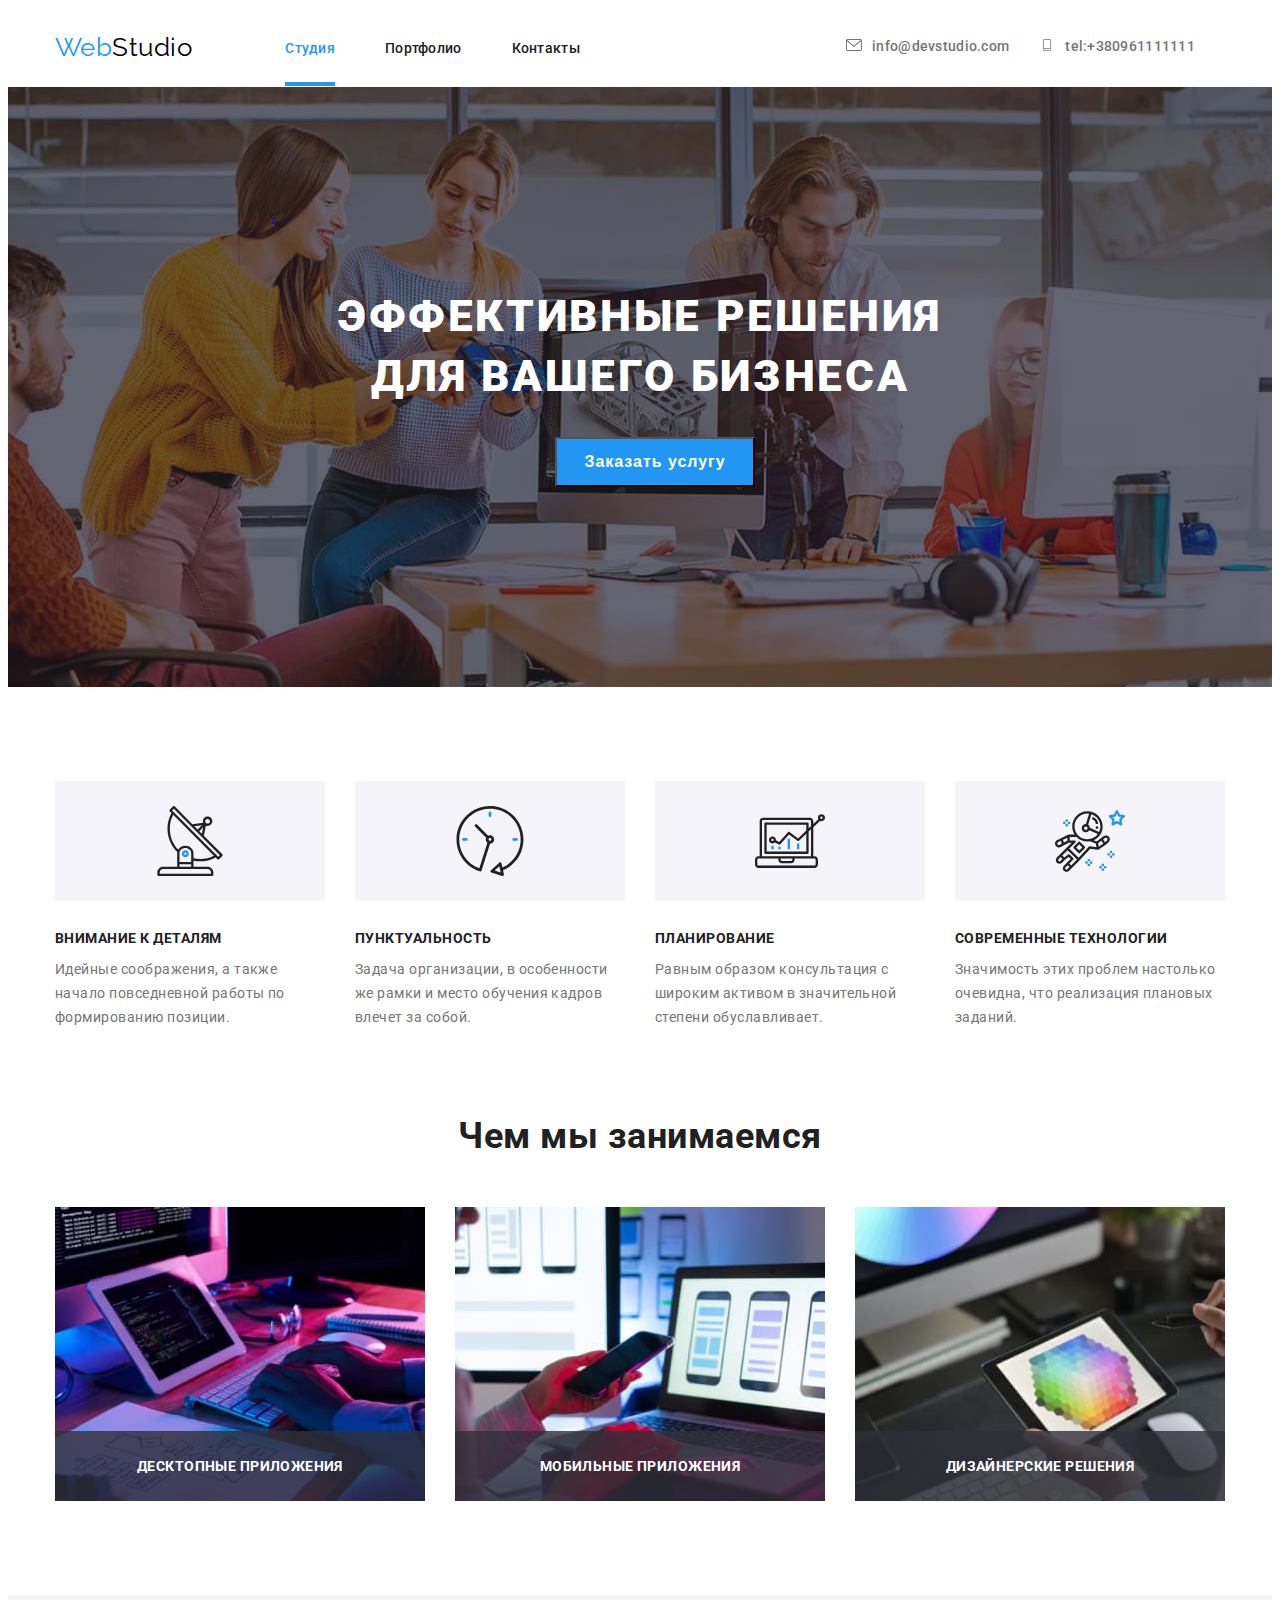
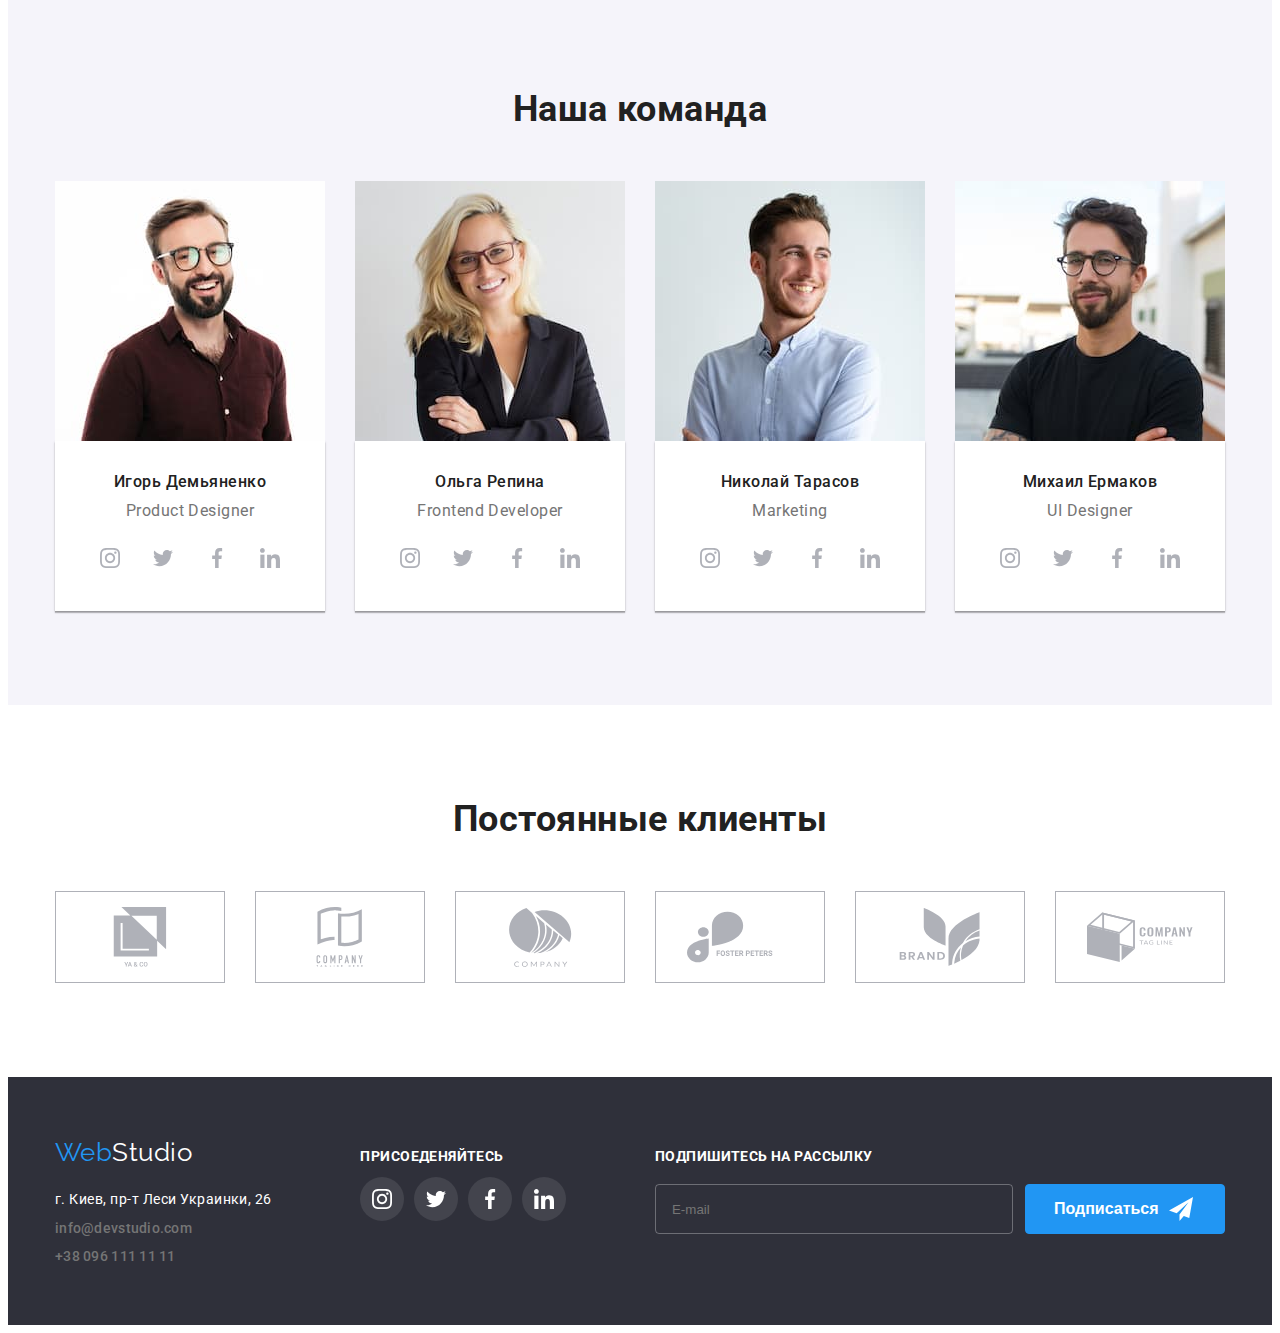
==== index.html @ 486668b2 "1" ====
<!DOCTYPE html>
<html lang="en">
<head>
    <meta charset="UTF-8">
    <meta http-equiv="X-UA-Compatible" content="IE=edge">
    <meta name="viewport" content="width=device-width, initial-scale=1.0">
    <title>Document</title>
    <link
     href="https://fonts.googleapis.com/css2?family=Raleway:wght@700&family=Roboto:wght@400;500;700;900&display=swap" 
    rel="stylesheet"/>
    <link rel="stylesheet" href="https://cdnjs.cloudflare.com/ajax/libs/modern-normalize/1.0.0/modern-normalize.min.css"
        integrity="sha512-ISS7cAi1PEhQ8jnbJpJZMd29NlhNj4AWYyLOSp2CE/CsHxTCu+r+t0D2yoJudVrd0/8fTVPUVDzY5Tvli75u/g=="
        crossorigin="anonymous" referrerpolicy="no-referrer"/>
    <link rel="stylesheet" href="./css/style.css">  
    
</head>

<body>

    <!-- Шапка -->
    <header class="navigation">
        <div class="container header-container">
        <nav class="menu-nav">
                <a href="" class="logo"><span class="logo-color">Web</span>Studio</a>
        <!-- Навигация сайта -->
            <ul class="site-nav">
                <li class="menu-item"><a href="" class="menu-link current active">Студия</a></li>
                <li class="menu-item"><a href="./portfolio.html" class="menu-link active">Портфолио</a></li>
                <li class="menu-item"><a href="" class="menu-link">Контакты</a></li>
            </ul>
        </nav>
        <!-- Раздел Контактов -->
            <ul class="contacts">
                <li class="contacts-list-item">
                    <a href="mailto:info@devstudio." class="contacts-list-link">
                        <svg class="contacts-list-icon">
                            <use href="./images/sprite.svg#icon-envelope"></use>
                        </svg>info@devstudio.com
                    </a>
                </li>
                <li class="contacts-list-item">
                    <a href="tel:+380961111111" class="contacts-list-link">
                        <svg class="contacts-list-icon">
                            <use href="./images/sprite.svg#icon-Vector"></use>
                        </svg>tel:+380961111111
                    </a>
                </li>
                </ul>       
        </div>
    </header>

    <main>
        <!-- hero -->
         <section class="hero">
            <div class="container">
                <h1 class="hero-title">Эффективные решения для вашего бизнеса</h1>
                <button class="button primary" type="button" data-modal-open>Заказать услугу</button>
            </div>
         </section>
        
            
            
            
        <!-- Информация -->    
            <section class="features">
                <div class="container">
                <ul class="features-list">
                    <li class="item">
                        <div class="features-bgc">
                        <svg class="features-list-icon">
                            <use href="./images/sprite.svg#icon-antenna-1"></use>
                        </svg>
                        </div>
                        <h3 class="features-item">Внимание к деталям</h3>
                        <p class="features-p">Идейные соображения, а также начало повседневной работы по формированию позиции.</p>
                    </li>

                    <li class="item">
                        <div class="features-bgc">
                        <svg class="features-list-icon">
                            <use href="./images/sprite.svg#icon-clock-1"></use>
                        </svg>
                        </div>
                        <h3 class="features-item">Пунктуальность</h3>
                        <p class="features-p">Задача организации, в особенности же рамки и место обучения кадров влечет за собой.</p>
                    </li>

                    <li class="item">
                        <div class="features-bgc">
                        <svg class="features-list-icon">
                            <use href="./images/sprite.svg#icon-diagram-1"></use>
                        </svg>
                        </div>
                        <h3 class="features-item">Планирование</h3>
                        <p class="features-p">Равным образом консультация с широким активом в значительной степени обуславливает.</p>
                    </li>
                    
                    <li class="item">
                        <div class="features-bgc">
                        <svg class="features-list-icon">
                            <use href="./images/sprite.svg#icon-astronaut-1"></use>
                        </svg>
                        </div>
                        <h3 class="features-item">Современные технологии</h3>
                        <p class="features-p">Значимость этих проблем настолько очевидна, что реализация плановых заданий.</p>
                    </li>
                </ul>
                </div>
            </section>
            
        

        <!-- наша деятельность -->
        <section class="section">
        <div class="container">
                <h2 class="section-title">Чем мы занимаемся</h2>
                <ul class="img-item">
                    <li class="activity-list-item">
                        <img src="./images/work/computer.jpg" width="370" height="294" alt="desktop">
                    <p class="section-overlay">Десктопные приложения</p>
                    </li>
                    <li class="activity-list-item">
                        <img src="./images/work/phone.jpg" width="370" height="294" alt="laptop-&-phone">
                    <p class="section-overlay">Мобильные приложения</p>
                    </li>
                    <li class="activity-list-item">
                        <img src="./images/work/tablet.jpg" width="370" height="294" alt="tablet">
                    <p class="section-overlay">Дизайнерские решения</p>
                    </li>
                </ul>
        </div>
        </section>
        

        <!-- Команда -->
            <section class="team-works">
                <div class="container">
                <h2 class="section-title">Наша команда</h2>
                <ul class="section-item">
                    <li class="section-img">
                        <img src="./images/our-team/img.jpg" width="270" height="260" alt="Product-Designer">
                        <div class="team-list-content">
                        <div class="team-list-bgc">
                        <h3 class="team-list">Игорь Демьяненко</h3>
                        <p class="specialty">Product Designer</p>
                        <ul class="social-list">
                            <li class="social-list-item">
                                <a href="" class="social-list-link">
                                    <svg class="social-list-icon">
                                        <use href="./images/sprite.svg#icon-instagram-2"></use>
                                    </svg>
                                </a>
                            </li>
                            <li class="social-list-item">
                                <a href="" class="social-list-link">
                                    <svg class="social-list-icon">
                                        <use href="./images/sprite.svg#icon-twitter-1"></use>
                                    </svg>
                                </a>
                            </li>
                            <li class="social-list-item">
                                <a href="" class="social-list-link">
                                    <svg class="social-list-icon">
                                        <use href="./images/sprite.svg#icon-facebook-1"></use>
                                    </svg>
                                </a>
                            </li>
                            <li class="social-list-item">
                                <a href="" class="social-list-link">
                                    <svg class="social-list-icon">
                                        <use href="./images/sprite.svg#icon-linkedin-1"></use>
                                    </svg>
                                </a>
                            </li>
                        </ul>
                        </div>
                        </div>
                    </li>
                    <li class="section-img">
                        <img src="./images/our-team/img(1).jpg" width="270" height="260" alt="Frontend-Developer">
                        <div class="team-list-content">
                            <div class="team-list-bgc">
                        <h3 class="team-list">Ольга Репина</h3>
                        <p class="specialty">Frontend Developer</p>
                        <ul class="social-list">
                            <li class="social-list-item">
                                <a href="" class="social-list-link">
                                    <svg class="social-list-icon">
                                        <use href="./images/sprite.svg#icon-instagram-2"></use>
                                    </svg>
                                </a>
                            </li>
                            <li class="social-list-item">
                                <a href="" class="social-list-link">
                                    <svg class="social-list-icon">
                                        <use href="./images/sprite.svg#icon-twitter-1"></use>
                                    </svg>
                                </a>
                            </li>
                            <li class="social-list-item">
                                <a href="" class="social-list-link">
                                    <svg class="social-list-icon">
                                        <use href="./images/sprite.svg#icon-facebook-1"></use>
                                    </svg>
                                </a>
                            </li>
                            <li class="social-list-item">
                                <a href="" class="social-list-link">
                                    <svg class="social-list-icon">
                                        <use href="./images/sprite.svg#icon-linkedin-1"></use>
                                    </svg>
                                </a>
                            </li>
                        </ul>
                        </div>
                        </div>
                    </li>
                    <li class="section-img">
                        <img src="./images/our-team/img(2).jpg" width="270" height="260" alt="Marketing">
                        <div class="team-list-content">
                            <div class="team-list-bgc">
                        <h3 class="team-list">Николай Тарасов</h3>
                        <p class="specialty">Marketing</p>
                        <ul class="social-list">
                            <li class="social-list-item">
                                <a href="" class="social-list-link">
                                    <svg class="social-list-icon">
                                        <use href="./images/sprite.svg#icon-instagram-2"></use>
                                    </svg>
                                </a>
                            </li>
                            <li class="social-list-item">
                                <a href="" class="social-list-link">
                                    <svg class="social-list-icon">
                                        <use href="./images/sprite.svg#icon-twitter-1"></use>
                                    </svg>
                                </a>
                            </li>
                            <li class="social-list-item">
                                <a href="" class="social-list-link">
                                    <svg class="social-list-icon">
                                        <use href="./images/sprite.svg#icon-facebook-1"></use>
                                    </svg>
                                </a>
                            </li>
                            <li class="social-list-item">
                                <a href="" class="social-list-link">
                                    <svg class="social-list-icon">
                                        <use href="./images/sprite.svg#icon-linkedin-1"></use>
                                    </svg>
                                </a>
                            </li>
                        </ul>
                        </div>
                        </div>
                    </li>
                    <li class="section-img">
                        <img src="./images/our-team/img(3).jpg" width="270" height="260" alt="UI-Designer">
                        <div class="team-list-content">
                            <div class="team-list-bgc">
                        <h3 class="team-list">Михаил Ермаков</h3>
                        <p class="specialty">UI Designer</p>
                        <ul class="social-list">
                            <li class="social-list-item">
                                <a href="" class="social-list-link">
                                    <svg class="social-list-icon">
                                        <use href="./images/sprite.svg#icon-instagram-2"></use>
                                    </svg>
                                </a>
                            </li>
                            <li class="social-list-item">
                                <a href="" class="social-list-link">
                                    <svg class="social-list-icon">
                                        <use href="./images/sprite.svg#icon-twitter-1"></use>
                                    </svg>
                                </a>
                            </li>
                            <li class="social-list-item">
                                <a href="" class="social-list-link">
                                    <svg class="social-list-icon">
                                        <use href="./images/sprite.svg#icon-facebook-1"></use>
                                    </svg>
                                </a>
                            </li>
                            <li class="social-list-item">
                                <a href="" class="social-list-link">
                                    <svg class="social-list-icon">
                                        <use href="./images/sprite.svg#icon-linkedin-1"></use>
                                    </svg>
                                </a>
                            </li>
                        </ul>
                        </div>
                        </div>
                    </li>
                </ul>
                </div>
            </section>  


            <!-- Клиенты -->
            <section class="customers">
                <div class="container">
                    <h2 class="section-title">Постоянные клиенты</h2>
            <ul class="customers-list">              
                <li class="customers-list-item">
                    <a href="" class="customers-list-link">
                        <svg class="customers-list-icon">
                            <use href="./images/sprite.svg#icon-group"></use>
                        </svg>
                    </a>
                </li>
                <li class="customers-list-item">
                    <a href="" class="customers-list-link">
                        <svg class="customers-list-icon">
                            <use href="./images/sprite.svg#icon-group-1"></use>
                        </svg>
                    </a>
                </li>
                <li class="customers-list-item">
                    <a href="" class="customers-list-link">
                        <svg class="customers-list-icon">
                            <use href="./images/sprite.svg#icon-Object"></use>
                        </svg>
                    </a>
                </li>
                <li class="customers-list-item">
                    <a href="" class="customers-list-link">
                        <svg class="customers-list-icon">
                            <use href="./images/sprite.svg#icon-group-2"></use>
                        </svg>
                    </a>
                </li>
                <li class="customers-list-item">
                    <a href="" class="customers-list-link">
                        <svg class="customers-list-icon">
                            <use href="./images/sprite.svg#icon-group-3"></use>
                        </svg>
                    </a>
                </li>
                <li class="customers-list-item">
                    <a href="" class="customers-list-link">
                        <svg class="customers-list-icon">
                            <use href="./images/sprite.svg#icon-group-4"></use>
                        </svg>
                    </a>
                </li>
            </ul>
            </div>
            </section>
    </main>

    <!-- Футер -->
    <footer class="bgc-footer">  
        <div class="container soc-footer"> 
            <div left-footer>     
            <a href="" class="logo-footer"><span class="logo-color">Web</span>Studio</a>
            <address class="adress">г. Киев, пр-т Леси Украинки, 26</address>
            <ul>
                <li><a class="footer-mail" href="mailto:info@devstudio.com">info@devstudio.com</a></li>
                <li><a class="footer-tel" href="tel:+380961111111">+38 096 111 11 11</a></li>
            </ul>  
            </div>
        
        <div class="right-footer">
            <h3 class="footer-social">Присоеденяйтесь</h3>
            <ul class="footer-list">
                <li class="footer-list-item">
                    <a href="" class="footer-list-link">
                        <svg class="footer-list-icon">
                            <use href="./images/sprite.svg#icon-instagram-2"></use>
                        </svg>
                    </a>
                </li>
                <li class="footer-list-item">
                    <a href="" class="footer-list-link">
                        <svg class="footer-list-icon">
                            <use href="./images/sprite.svg#icon-twitter-1"></use>
                        </svg>
                    </a>
                </li>
                <li class="footer-list-item">
                    <a href="" class="footer-list-link">
                        <svg class="footer-list-icon">
                            <use href="./images/sprite.svg#icon-facebook-1"></use>
                        </svg>
                    </a>
                </li>
                <li class="footer-list-item">
                    <a href="" class="footer-list-link">
                        <svg class="footer-list-icon">
                            <use href="./images/sprite.svg#icon-linkedin-1"></use>
                        </svg>
                    </a>
                </li>
            </ul>
        </div>
        <div class="subscribe">
            <p class="subscribe-title">Подпишитесь на рассылку</p>
            <form class="subscribe-form">
                <label for="">
                    <input class="subscribe-mail-field" type="email" name="email" placeholder="E-mail" />
                </label>
                <button class="subscribe-mail-button" type="submit">
                    <span class="subscribe-mail-button-text">Подписаться</span><svg class="subscribe-mail-button-ico" width="24"
                        height="24">
                        <use href="./images/sprite.svg#icon-twitter"></use>
                    </svg>
                </button>
            </form>
        </div>
        </div>
    </footer>

     <div class="backdrop is-hidden" data-modal>
         <div class="modal">
             <button type="button" class="modal-close-btn" data-modal-close>
                <svg class="button-list-icon">
                    <use href="./images/sprite.svg#icon-close"></use>
                </svg>
             </button>
             <form action="#" class="modal-form">
             <p class="modal-form-head">Оставьте свои данные, мы вам перезвоним</p>
             <label class="modal-form-field">
                Имя
                <span class="modal-form-input-wrapper">
                    <input type="text" name="user-name" class="modal-form-input" placeholder="Александр">
                    <svg class="modal-form-icon">
                        <use href="./images/sprite.svg#icon-person"></use>
                    </svg>
                </span>
            </label>
            <label class="modal-form-field">
                Телефон
                <span class="modal-form-input-wrapper">
                    <input type="tel" name="user-phone" class="modal-form-input" placeholder="099-999-99-99">
                    <svg class="modal-form-icon">
                        <use href="./images/sprite.svg#icon-phone"></use>
                    </svg>
                </span>               
            </label>
            <label class="modal-form-field">
                Почта
                <span class="modal-form-input-wrapper">
                    <input type="mailto" name="user-mail" class="modal-form-input" placeholder="test01@gmail.com">
                    <svg class="modal-form-icon">
                        <use href="./images/sprite.svg#icon-email"></use>
                    </svg>
                </span>               
            </label>
            <label class="modal-form-field">
                Коментарий
                <textarea name="user-message" class="modal-form-message" placeholder="Введите текст"></textarea>            
            </label>
            <input type="checkbox" name="user-policy" class="modal-form-check visually-hidden" id="user-policy">
            <label for="user-policy" class="modal-form-checkbox-desc"><div>Соглашаюсь с рассылкой и принимаю<a href="" class="modal-form-checkbox-link"></div>Условия договора</a>
            </label>
                <button type="submit" class="modal-form-btn">Oтправить</button>
                </form>
         </div>
     </div>
    <script src="./js/modal.js"></script>
</body>

</html>
---- css/style.css ----
:root {
  --primary-text-color: #757575;
  --title-text-color: #212121;
  --accent-color: #2196f3;
  --primary-white-color: #ffffff;
  --primary-bgc-color: #f5f4fa;
  --dark-bg-color: #2f303a;
}
/* вторичный цвет боди #F5F4FA */

*,
*:before,
*:after {
  box-sizing: border-box;
}

h1,
h2,
h3,
h4,
h5,
h6,
p {
  margin-top: 0;
  margin-bottom: 0;
}

body {
  background-color: #ffffff;
  color: var(--primary-text-color);
  font-family: roboto, sans-serif;
  letter-spacing: 0.03em;
}
ul {
  list-style: none;
  margin-top: 0;
  margin-bottom: 0;
  padding-left: 0;
}

img {
  display: block;
}

.visually-hidden {
  position: absolute !important;
  clip: rect(1px 1px 1px 1px);
  clip: rect(1px 1px 1px 1px);
  padding: 0 !important;
  border: 0 !important;
  height: 0 !important;
  width: 0 !important;
  overflow: hidden;
}

.list {
  list-style: none;
}

.container {
  width: 1200px;
  margin: 0 auto;
  padding-left: 15px;
  padding-right: 15px;
}

/* ==========L O G O========== */
.logo {
  color: #000000;
  font-family: raleway, cursive;
  font-size: 26px;
  line-height: 1.19;
  text-decoration: none;
  margin-right: 93px;
}
.logo-color {
  color: var(--accent-color);
}

/* ==========SITE - NAV========== */
.site-nav .menu-link {
  color: var(--title-text-color);
  font-weight: 500;
  font-size: 14px;
  line-height: 1.14;
  letter-spacing: 0.02em;
  text-decoration: none;
  transition: color 250ms linear;
}
.site-nav .menu-link.current {
  color: var(--accent-color);
  position: relative;
}
.site-nav .menu-link.current:before {
  content: "";
  position: absolute;
  width: 100%;
  height: 4px;
  background-color: var(--accent-color);
  bottom: -30px;
}

.navigation {
  padding-top: 24px;
  padding-bottom: 24px;
}
.header-container {
  display: flex;
  align-items: center;
}

.menu-nav {
  display: flex;
  align-items: center;
}

.menu-item:not(:last-child) {
  margin-right: 50px;
}

.site-nav {
  display: flex;
  align-items: center;
}

.site-nav .menu-link:hover,
.site-nav .menu-link:focus,
.site-nav .menu-link:active {
  color: var(--accent-color);
  letter-spacing: 0.02em;
}

.site-nav .menu-link.current {
  color: var(--accent-color);
}

/* ==========C O N T A C T S - l I S T========== */
.contacts {
  display: flex;
  margin-left: auto;
}
.border {
  border-bottom: 1px solid #ececec;
}

.contacts-list-icon {
  width: 16px;
  height: 12px;
  fill: #757575;
  margin-right: 10px;
}
.contacts-list-item {
  display: flex;
  margin-right: 30px;
}

.contacts-list-link {
  color: var(--primary-text-color);
  font-weight: 500;
  font-size: 14px;
  line-height: 1.14;
  letter-spacing: 0.02em;
  text-decoration: none;
  justify-content: center;
  align-items: center;
  transition: color 250ms linear;
}

.contacts-list-link:hover,
.contacts-list-link:focus {
  color: var(--accent-color);
}

.contacts-list-link:hover .contacts-list-icon,
.contacts-list-link:focus .contacts-list-icon {
  fill: var(--accent-color);
}

.header-tel {
  color: var(--primary-text-color);
  font-weight: 500;
  font-size: 14px;
  line-height: 1.14;
  letter-spacing: 0.02em;
  text-decoration: none;
}

.header-mail {
  color: var(--primary-text-color);
  font-weight: 500;
  font-size: 14px;
  line-height: 1.14;
  letter-spacing: 0.02em;
  margin-right: 50px;
  text-decoration: none;
}

.header-mail:hover,
.header-mail:focus {
  color: var(--accent-color);
}

.header-tel:hover,
.header-tel:focus {
  color: var(--accent-color);
}

/* ==========H E R O========== */
.hero {
  background-color: #2f303a;
  background-image: linear-gradient(
      rgba(47, 48, 58, 0.4),
      rgba(47, 48, 58, 0.4)
    ),
    url(../images/hero.jpg);
  background-repeat: no-repeat;
  background-position: center;
  padding-top: 200px;
  padding-bottom: 200px;
}

.hero-title {
  color: var(--primary-white-color);
  font-style: normal;
  font-weight: 900;
  font-size: 44px;
  line-height: 1.36;
  text-align: center;
  letter-spacing: 0.06em;
  text-transform: uppercase;
  width: 696px;
  align-items: center;
  margin: 0 auto;
}

/* ==========FEATURES - LIST========== */
.features-item {
  color: var(--title-text-color);
  font-weight: 700;
  font-size: 14px;
  line-height: 1.14;
  text-transform: uppercase;
}
.features {
  padding-top: 94px;
  padding-bottom: 94px;
}
.features-p {
  font-style: normal;
  font-weight: normal;
  font-size: 14px;
  line-height: 24px;
  width: 270px;
  height: 75px;
  padding-top: 10px;
}

.features-list-icon {
  width: 70px;
  height: 70px;
}
.features-bgc {
  width: 100%;
  height: 120px;
  background-color: #f5f4fa;
  display: flex;
  justify-content: center;
  align-items: center;
  margin-bottom: 30px;
}

.features-list {
  display: flex;
  flex-wrap: wrap;
}
.features-list .item {
  width: 270px;
}

.features-list .item:not(:last-child) {
  margin-right: 30px;
}

/* ==========SECTION - TITLE========== */
.section-title {
  color: var(--title-text-color);
  font-weight: bold;
  font-size: 36px;
  line-height: 1.16;
  text-align: center;
  margin-bottom: 50px;
}
.section {
  padding-bottom: 94px;
}

.img-item {
  display: flex;
  flex-wrap: wrap;
}

.img-list:not(:last-child) {
  margin-right: 30px;
}

.section-overlay {
  position: absolute;
  bottom: 0;
  left: 0;
  width: 100%;
  height: 70px;
  font-weight: bold;
  font-size: 14px;
  line-height: 16px;
  text-align: center;
  letter-spacing: 0.03em;
  text-transform: uppercase;
  background-color: rgba(47, 48, 58, 0.8);
  color: var(--primary-white-color);
  display: flex;
  align-items: center;
  justify-content: center;
}
.activity-list-item {
  position: relative;
  display: flex;
  flex-wrap: wrap;
}
.activity-list-item:not(:last-child) {
  margin-right: 30px;
}

/* ==========TEAM - LIST========== */
.team-list {
  color: var(--title-text-color);
  font-weight: 500;
  font-size: 16px;
  line-height: 1.2;
  text-align: center;
  margin-top: 30px;
  margin-bottom: 10px;
}
.team-list-bgc {
  display: block;
  background-color: #fff;
  border: solid 1px var(--primary-white-color);
  width: 270px;
  padding: 0 auto;
  box-shadow: 0px 1px 3px rgba(0, 0, 0, 0.12), 0px 1px 1px rgba(0, 0, 0, 0.14),
    0px 2px 1px rgba(0, 0, 0, 0.2);
}

.team-works {
  background-color: #f5f4fa;
  padding-top: 94px;
  padding-bottom: 94px;
}

.social-list {
  display: flex;
  justify-content: space-between;
  max-width: 206px;
  margin-left: 32px;
  margin-right: 32px;
  margin-bottom: 30px;
}
.social-list-link {
  display: flex;
  justify-content: center;
  align-items: center;
  width: 44px;
  height: 44px;
  border-radius: 50%;
  background-color: #fff;
  transition: background-color 250ms linear, color 250ms linear;
}
.social-list-link:hover,
.social-list-link:focus {
  background-color: var(--accent-color);
}
.social-list-link:hover .social-list-icon,
.social-list-link:focus .social-list-icon {
  fill: var(--primary-white-color);
}

.social-list-icon {
  width: 20px;
  height: 20px;
  fill: #afb1b8;
  transition: fill 250ms linear;
}

.section-item {
  display: flex;
  flex-wrap: wrap;
}
.section-img:not(:last-child) {
  margin-right: 30px;
}

.team-list .specialty {
  font-weight: 400;
  font-size: 16px;
  line-height: 1.2;
}
.specialty {
  text-align: center;
  margin-bottom: 16px;
}

/* ==========PROJECT-LIST========== */

.project-list {
  color: var(--title-text-color);
  font-weight: 700;
  font-size: 18px;
  line-height: 2;
  letter-spacing: 0.06em;
  margin-bottom: 4px;
}

.overlay {
  position: absolute;
  top: 0;
  left: 0;
  width: 100%;
  height: 100%;
  font-size: 18px;
  line-height: 28px;
  letter-spacing: 0.03em;
  overflow: auto;
  transform: translateY(100%);
  padding-top: 63px;
  padding-bottom: 63px;
  padding-left: 24px;
  padding-right: 24px;
  background-color: rgba(33, 150, 243, 0.9);
  color: var(--primary-white-color);

  transition: transform 250ms linear;
}

.project-list-img-wrapper {
  position: relative;
  overflow: hidden;
}
.project-list-link-wrapper:hover .overlay,
.project-list-link-wrapper:focus .overlay {
  transform: translateY(0%);
}

.portfolio {
  padding-top: 94px;
  padding-bottom: 94px;
}

.portfolio-list {
  padding: 20px;
  border: solid 1px #eeeeee;
}

.project {
  display: flex;
  flex-wrap: wrap;
  margin-top: -30px;
}
.project-img {
  background: #ffffff;
  border: 1px solid #eeeeee;
  box-sizing: border-box;
}

.project-img:hover,
.project-img:focus {
  box-shadow: 0px 1px 1px rgba(0, 0, 0, 0.12), 0px 4px 4px rgba(0, 0, 0, 0.06),
    1px 4px 6px rgba(0, 0, 0, 0.16);
}

.project-element {
  width: 370px;
  margin-right: 30px;
  margin-top: 30px;
}
.project-element:nth-child(3n) {
  margin-right: 0;
}

/* ==========B U T T O N========== */

.button.primary {
  color: var(--primary-white-color);
  background-color: var(--accent-color);
  font-weight: 700;
  font-size: 16px;
  line-height: 1.87;
  letter-spacing: 0.06em;
  width: 200px;
  height: 50px;
  margin-top: 30px;
  margin-left: 500px;
}
.button.secondary {
  color: var(--title-text-color);
  background-color: #f5f4fa;
  font-weight: 500;
  font-size: 16px;
  line-height: 1.62;
  border: solid 0;
  padding-top: 6px;
  padding-bottom: 6px;
  padding-right: 22px;
  padding-left: 22px;
}
.btn-box {
  display: flex;
  justify-content: center;
  margin-bottom: 50px;
}
.btn-item:not(:last-child) {
  margin-right: 8px;
}

.button.secondary:hover,
.button.secondary:focus {
  background-color: var(--accent-color);
  color: var(--primary-white-color);
}
button {
  cursor: pointer;
}
/* ==========A D R E S S========== */
.adress {
  color: #ffffff;
  font-family: Roboto;
  font-style: normal;
  font-weight: 400;
  font-size: 14px;
  line-height: 1.71;
  margin-top: 20px;
  margin-bottom: 9px;
}

/* ==========ПОСТОЯННЫЕ КЛИЕНТЫ========== */
.customers {
  padding-top: 94px;
  padding-bottom: 94px;
}
.customers-list-icon {
  width: 106px;
  height: 60px;
  fill: #afb1b8;
}
.customers-list-link:hover .customers-list-icon,
.customers-list-link:focus .customers-list-icon {
  fill: var(--accent-color);
}
.customers-list-link:hover {
  border-color: var(--accent-color);
}

.customers-list {
  display: flex;
}

.customers-list-link {
  display: flex;
  width: 170px;
  height: 92px;
  border: solid 1px #afb1b8;
  align-items: center;
  justify-content: center;
  margin-right: 30px;
  transition: color 250ms linear;
}

/* ==========F O O T E R========== */
.bgc-footer {
  background-color: #2f303a;
  padding-top: 60px;
  padding-bottom: 60px;
}
.footer-mail {
  color: var(--primary-text-color);
  font-weight: 500;
  font-size: 14px;
  line-height: 1.14;
  letter-spacing: 0.02em;
  display: block;
  padding-bottom: 9px;
  text-decoration: none;
}
.footer-tel {
  color: var(--primary-text-color);
  font-weight: 500;
  font-size: 14px;
  line-height: 1.14;
  letter-spacing: 0.02em;
  text-decoration: none;
}

.logo-footer {
  color: var(--primary-white-color);
  font-family: raleway, cursive;
  font-size: 26px;
  line-height: 1.19;
  text-decoration: none;
  display: block;
}

.footer-list {
  display: flex;
  justify-content: space-between;
  max-width: 206px;
}
.footer-list-icon {
  width: 20px;
  height: 20px;
  fill: #ffffff;
}

.footer-list-link {
  display: flex;
  justify-content: center;
  align-items: center;
  width: 44px;
  height: 44px;
  border-radius: 50%;
  background-color: #43444d;
}
.footer-social {
  color: var(--primary-white-color);
  font-size: 14px;
  line-height: 1.14px;
  letter-spacing: 0.03em;
  text-transform: uppercase;
  padding-bottom: 20px;
}
.soc-footer.container {
  display: flex;
  align-items: baseline;
  justify-content: space-between;
}

.footer-list-link:hover,
.footer-list-link:focus {
  background-color: var(--accent-color);
}

.footer-list-link:hover .footer-list-icon,
.footer-list-link:focus .footer-list-icon {
  fill: var(--primary-white-color);
}

.right-footer {
  width: 206px;
  height: 80px;
  display: block;
  justify-content: center;
  align-items: center;
}
/* ==========RIGHT RIGHT FOOTER========== */
.subscribe-title {
  text-transform: uppercase;
  margin-bottom: 20px;
  font-weight: bold;
  color: var(--primary-white-color);
  font-size: 14px;
  line-height: 1.17;
  letter-spacing: 0.03em;
}

.subscribe-form {
  display: flex;
}

.subscribe-mail-field {
  background-color: transparent;
  padding: 15px 16px;
  width: 358px;
  height: 50px;
  outline: none;
  border: 1px solid rgba(255, 255, 255, 0.3);
  border-radius: 4px;
  color: rgba(255, 255, 255, 0.6);
  margin-right: 12px;
}

.subscribe-mail-button {
  width: 200px;
  height: 50px;
  background-color: var(--accent-color);
  border: 1px solid var(--accent-color);
  border-radius: 4px;
  color: var(--primary-white-color);
  font-weight: bold;
  padding: 0;
  line-height: 1.87;
  font-size: 16px;
  display: flex;
  padding: 10px 28px;
  align-items: center;
  cursor: pointer;

  transition: box-shadow 250ms var(--cubic);

  &:hover {
    box-shadow: 0px 4px 4px rgba(0, 0, 0, 0.15);
  }
}

.subscribe-mail-button-ico {
  margin-left: 10px;
}
/* ==========BACKDROP========== */
.backdrop {
  position: fixed;
  top: 0;
  left: 0;
  z-index: 100;
  width: 100vw;
  height: 100vh;
  background-color: rgba(0, 0, 0, 0.2);
  transition: opacity 500ms linear, visibility 500ms linear;
}
.modal {
  position: absolute;
  top: 50%;
  left: 50%;
  transform: translate(-50%, -50%);
  width: 528px;
  min-height: 581px;
  background-color: var(--primary-white-color);
  padding: 40px;
}
.modal-close-btn {
  position: absolute;
  top: 8px;
  right: 8px;
  width: 30px;
  height: 30px;
  border-radius: 50%;
  border: 1px solid rgba(0, 0, 0, 0.1);
  background-color: transparent;
  cursor: pointer;
  padding: 0;
}
.modal-close-btn:hover {
  fill: var(--accent-color);
}

.button-list-icon {
  width: 18px;
  height: 18px;
  color: #000000;
}
.is-hidden {
  opacity: 0;
  visibility: hidden;
  pointer-events: none;
}
/* ==========MODAL FORM========== */
.modal-form {
  display: flex;
  flex-direction: column;
}
.modal-form-head {
  font-size: 20px;
  font-weight: 700;
  text-align: center;
  margin-bottom: 12px;
  color: var(--title-text-color);
}
.modal-form-field {
  font-weight: 400;
  font-size: 12px;
  margin-top: 10px;
}
.modal-form-input-wrapper {
  position: relative;
  display: block;
  margin-top: 4px;
}

.modal-form-input {
  width: 448px;
  height: 40px;
  border: 1px solid rgba(33, 33, 33, 0.2);
  border-radius: 4px;
  padding-left: 42px;
  transition: border-color 250ms cubic-bezier(0.4, 0, 0.2, 1);
  cursor: pointer;
}
.modal-form-input:focus {
  outline: none;
  border-color: var(--accent-color);
}
.modal-form-input:focus + .modal-form-icon {
  fill: var(--accent-color);
}

.modal-form-icon {
  position: absolute;
  top: 50%;
  left: 12px;
  transform: translateY(-50%);
  display: block;
  width: 18px;
  height: 18px;
  background-color: transparent;
  transition: fill 250ms cubic-bezier(0.4, 0, 0.2, 1);
}
.modal-form-message {
  width: 448px;
  height: 120px;
  resize: none;
  padding: 15px;
  border: 1px solid rgba(33, 33, 33, 0.2);
  border-radius: 4px;
  margin-top: 4px;
  transition: border-color 250ms cubic-bezier(0.4, 0, 0.2, 1);
}
.modal-form-message::placeholder {
  color: rgba(117, 117, 117, 0.5);
}
.modal-form-message:focus {
  outline: none;
  border-color: var(--accent-color);
}
.modal-form-checkbox-desc {
  font-weight: 400;
  font-size: 14px;
  display: flex;
  margin-top: 20px;
}

.modal-form-checkbox-desc::before {
  display: block;
  content: "";
  width: 16px;
  height: 15px;
  border: 1px solid var(--title-text-color);
  border-radius: 4px;
  cursor: pointer;
  display: flex;
  margin-right: 8px;
}
.modal-form-check:checked + .modal-form-checkbox-desc::before {
  background-color: #2196f3;
  background-image: url("../images/check.svg");
  background-size: contain;
  border-color: #2196f3;
}
.modal-form-checkbox-link {
  color: #2196f3;
}
.modal-form-btn {
  color: var(--primary-white-color);
  background-color: var(--accent-color);
  font-weight: 700;
  font-size: 16px;
  line-height: 1.87;
  letter-spacing: 0.06em;
  width: 200px;
  height: 50px;
  border: none;
  border-radius: 4px;
  margin-top: 30px;
  margin-left: 154px;
}
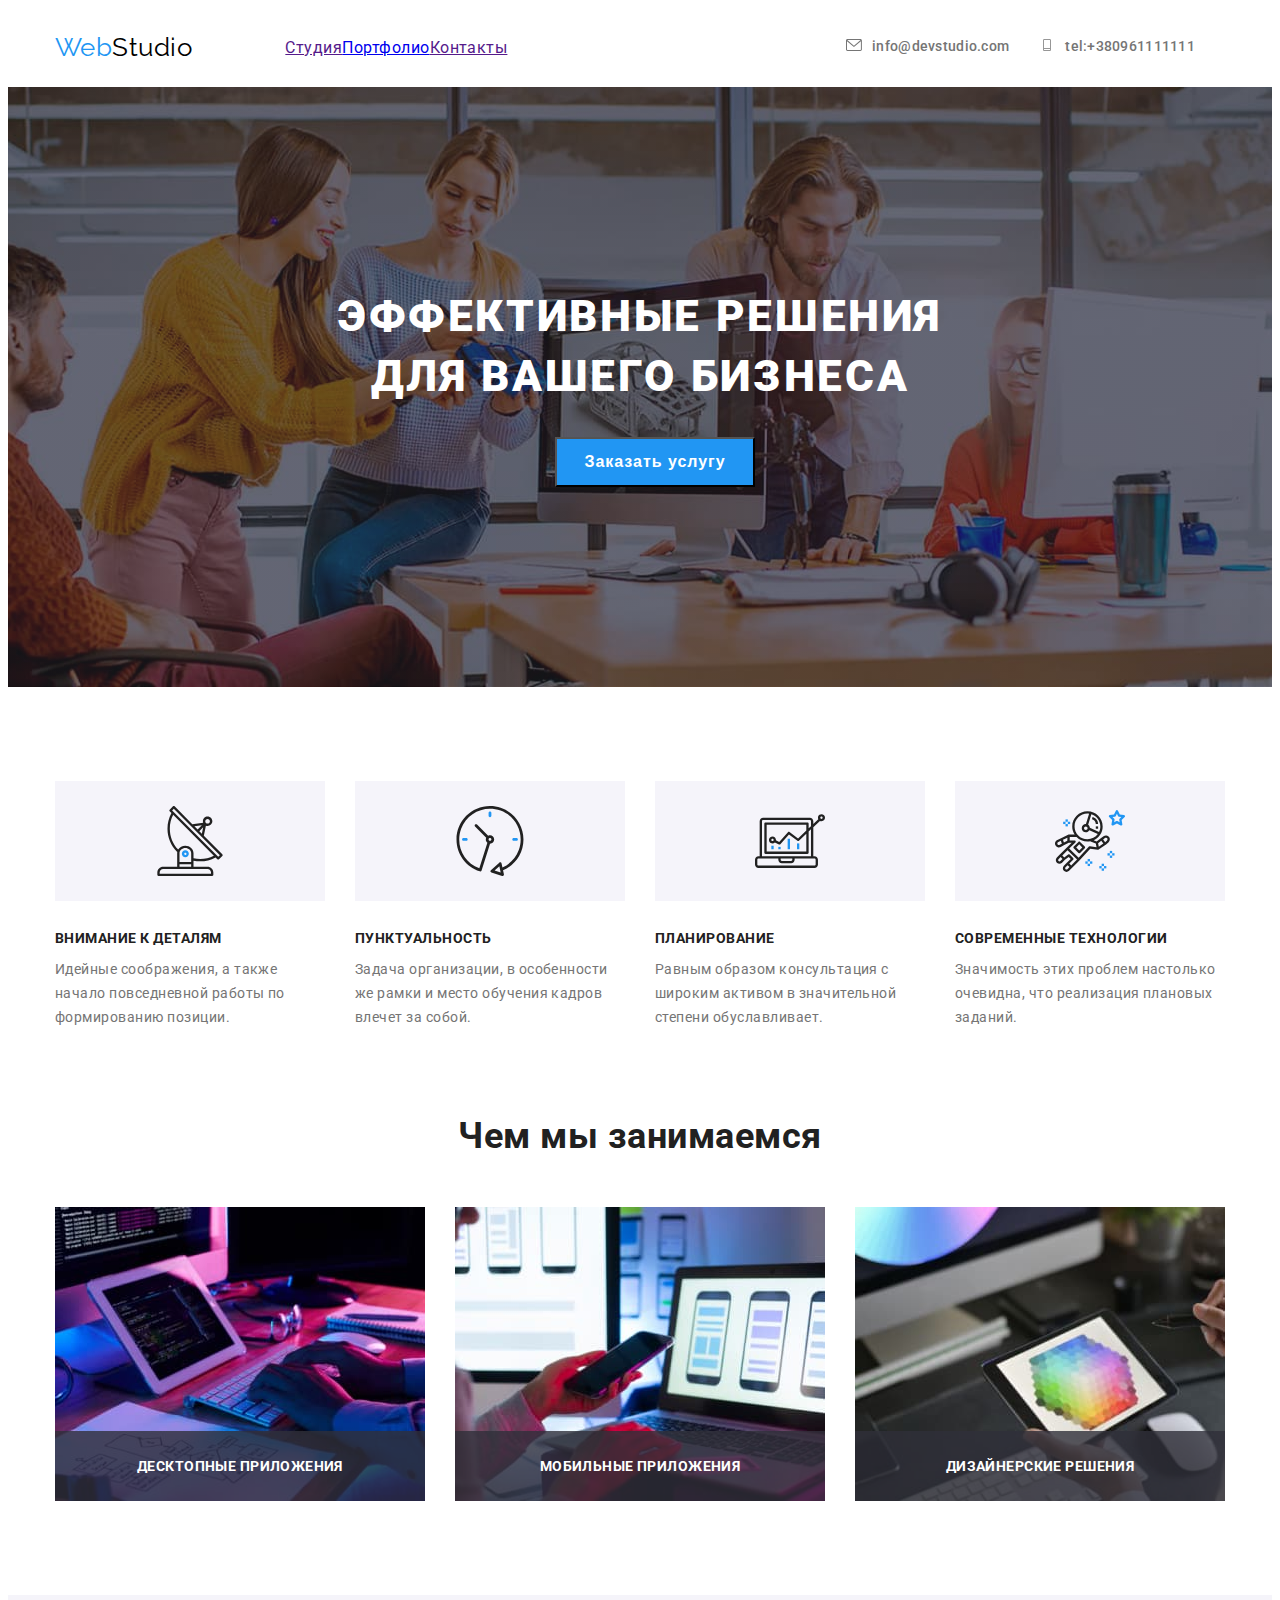
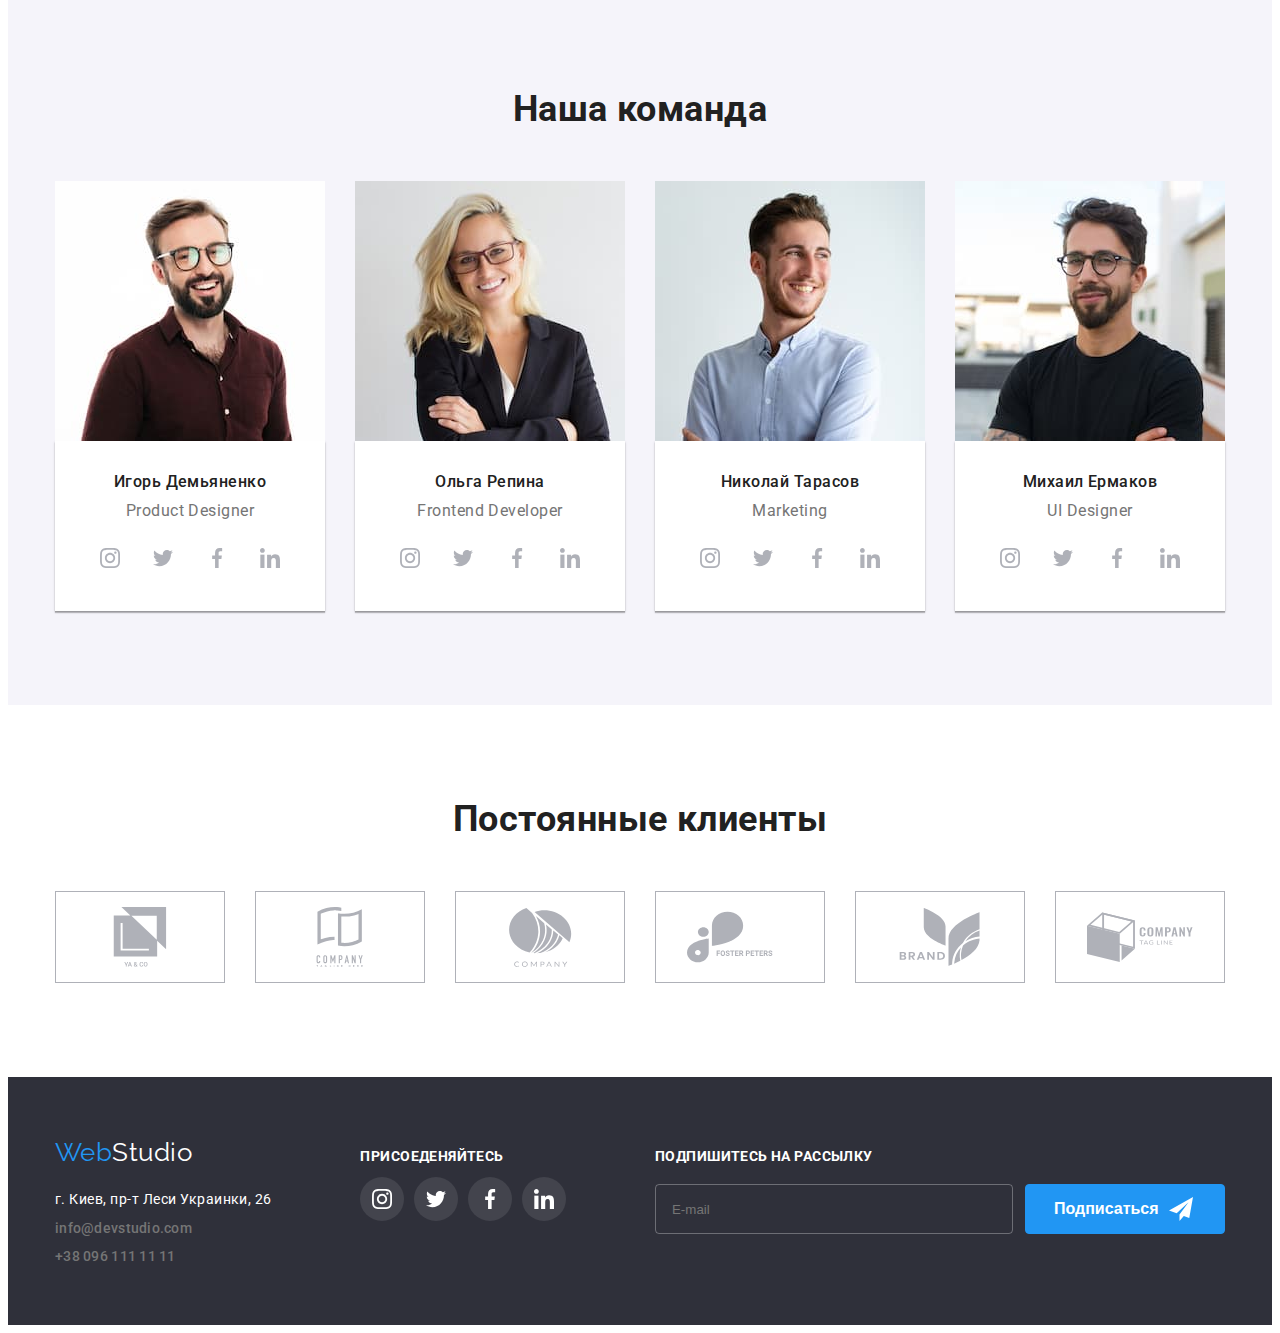
==== commit 7a92d9e0: "1" ====
--- a/index.html
+++ b/index.html
@@ -24,9 +24,9 @@
                 <a href="" class="logo"><span class="logo-color">Web</span>Studio</a>
         <!-- Навигация сайта -->
             <ul class="site-nav">
-                <li class="menu-item"><a href="" class="menu-link current active">Студия</a></li>
-                <li class="menu-item"><a href="./portfolio.html" class="menu-link active">Портфолио</a></li>
-                <li class="menu-item"><a href="" class="menu-link">Контакты</a></li>
+                <li class="site-nav__item"><a href="" class="site-nav__link current active">Студия</a></li>
+                <li class="site-nav__item"><a href="./portfolio.html" class="site-nav__link active">Портфолио</a></li>
+                <li class="site-nav__item"><a href="" class="site-nav__link">Контакты</a></li>
             </ul>
         </nav>
         <!-- Раздел Контактов -->
--- a/css/style.css
+++ b/css/style.css
@@ -78,6 +78,9 @@
 }
 
 /* ==========SITE - NAV========== */
+.site-nav {
+}
+
 .site-nav .menu-link {
   color: var(--title-text-color);
   font-weight: 500;
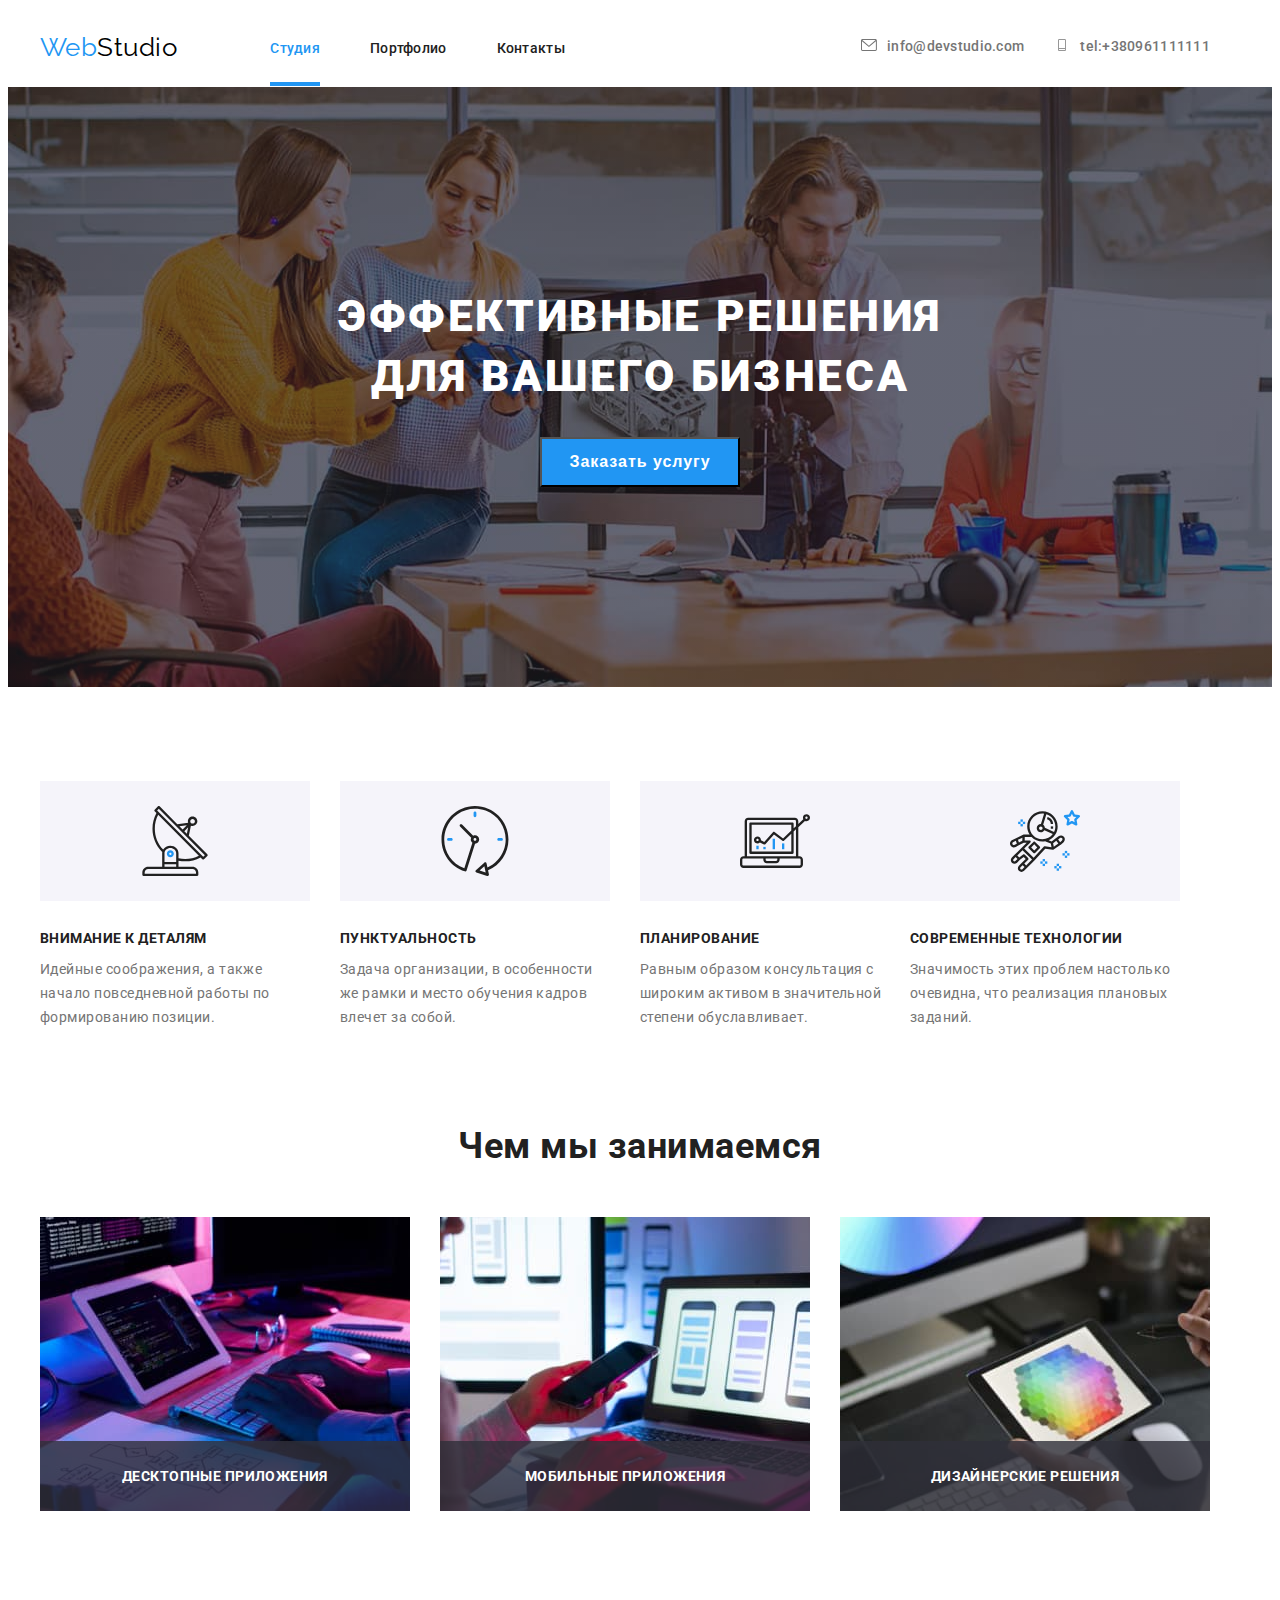
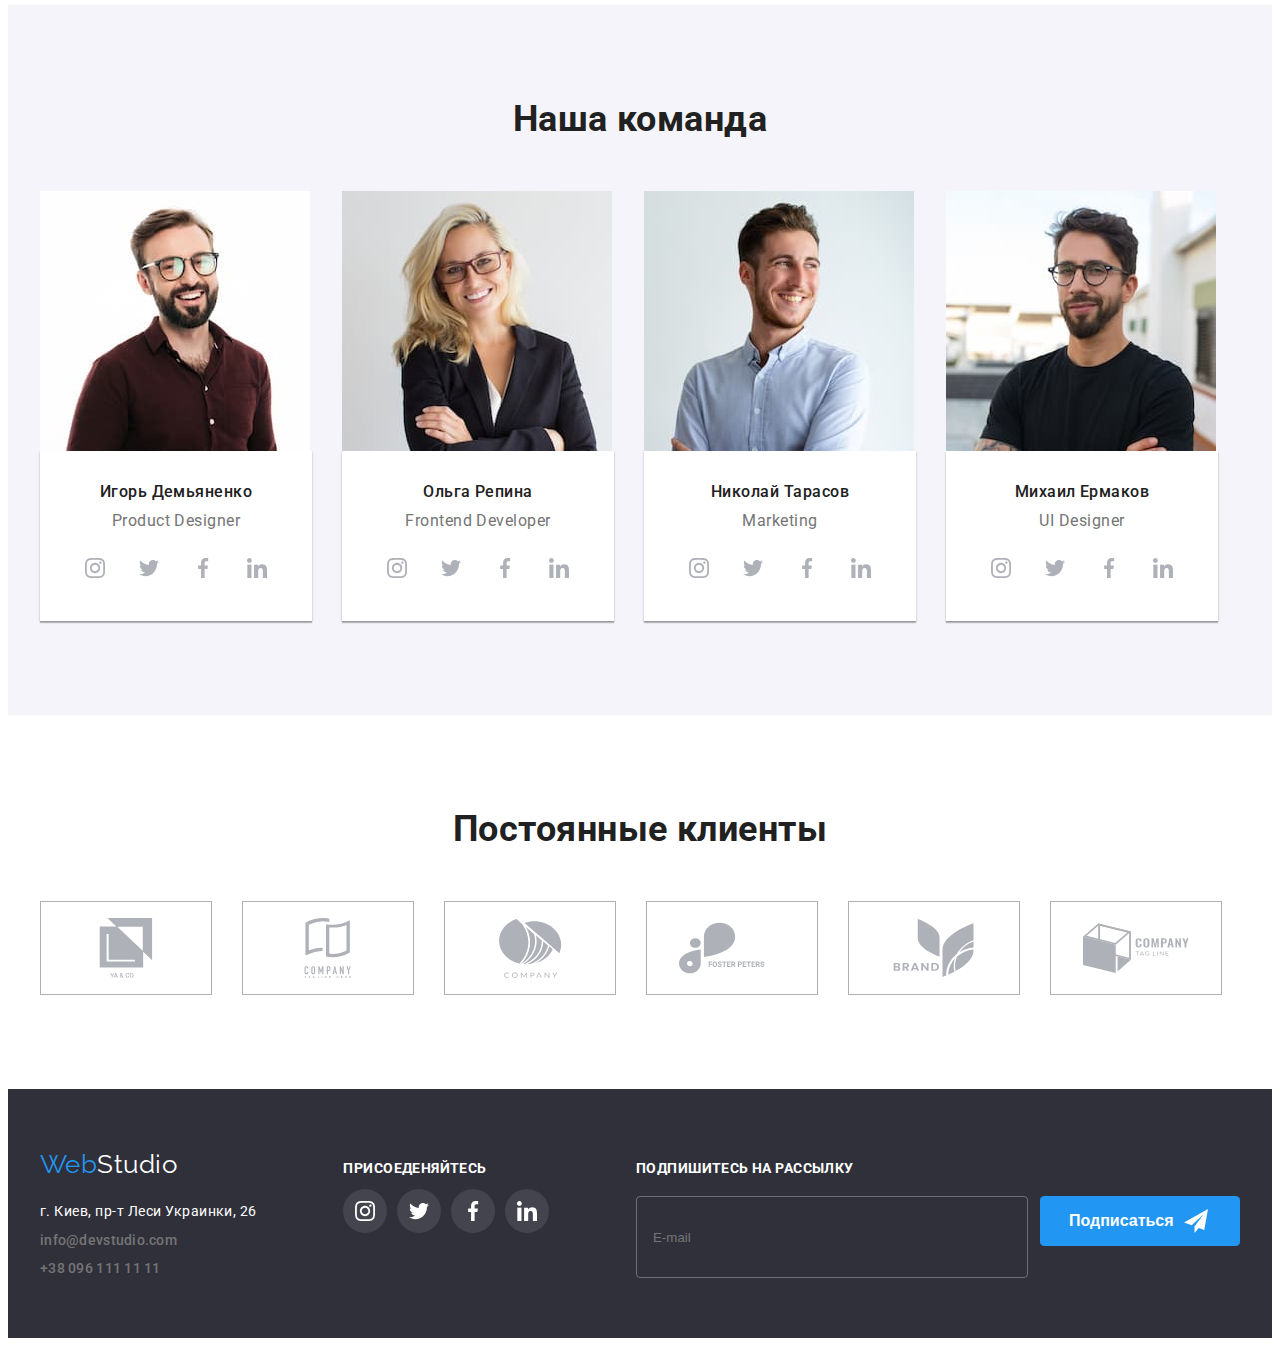
==== commit dc6d8c30: "234" ====
--- a/index.html
+++ b/index.html
@@ -18,29 +18,29 @@
 <body>
 
     <!-- Шапка -->
-    <header class="navigation">
+    <header class="header">
         <div class="container header-container">
-        <nav class="menu-nav">
-                <a href="" class="logo"><span class="logo-color">Web</span>Studio</a>
+        <nav class="header__nav">
+                <a href="" class="logo header__logo"><span class="logo__part">Web</span>Studio</a>
         <!-- Навигация сайта -->
-            <ul class="site-nav">
-                <li class="site-nav__item"><a href="" class="site-nav__link current active">Студия</a></li>
-                <li class="site-nav__item"><a href="./portfolio.html" class="site-nav__link active">Портфолио</a></li>
-                <li class="site-nav__item"><a href="" class="site-nav__link">Контакты</a></li>
+            <ul class="menu list">
+                <li class="menu__item"><a href="" class="menu__link current active">Студия</a></li>
+                <li class="menu__item"><a href="./portfolio.html" class="menu__link active">Портфолио</a></li>
+                <li class="menu__item"><a href="" class="menu__link">Контакты</a></li>
             </ul>
         </nav>
         <!-- Раздел Контактов -->
             <ul class="contacts">
-                <li class="contacts-list-item">
-                    <a href="mailto:info@devstudio." class="contacts-list-link">
-                        <svg class="contacts-list-icon">
+                <li class="contacts__item">
+                    <a href="mailto:info@devstudio." class="contacts__link">
+                        <svg class="contacts__icon">
                             <use href="./images/sprite.svg#icon-envelope"></use>
                         </svg>info@devstudio.com
                     </a>
                 </li>
-                <li class="contacts-list-item">
-                    <a href="tel:+380961111111" class="contacts-list-link">
-                        <svg class="contacts-list-icon">
+                <li class="contacts__item">
+                    <a href="tel:+380961111111" class="contacts__link">
+                        <svg class="contacts__icon">
                             <use href="./images/sprite.svg#icon-Vector"></use>
                         </svg>tel:+380961111111
                     </a>
@@ -53,56 +53,54 @@
         <!-- hero -->
          <section class="hero">
             <div class="container">
-                <h1 class="hero-title">Эффективные решения для вашего бизнеса</h1>
+                <h1 class="hero__title">Эффективные решения для вашего бизнеса</h1>
                 <button class="button primary" type="button" data-modal-open>Заказать услугу</button>
             </div>
          </section>
         
-            
-            
-            
+   
         <!-- Информация -->    
             <section class="features">
                 <div class="container">
-                <ul class="features-list">
-                    <li class="item">
-                        <div class="features-bgc">
-                        <svg class="features-list-icon">
+                <ul class="features__list">
+                    <li class="features__list-item">
+                        <div class="features__list-part">
+                        <svg class="features__list-icon">
                             <use href="./images/sprite.svg#icon-antenna-1"></use>
                         </svg>
                         </div>
-                        <h3 class="features-item">Внимание к деталям</h3>
-                        <p class="features-p">Идейные соображения, а также начало повседневной работы по формированию позиции.</p>
-                    </li>
-
-                    <li class="item">
-                        <div class="features-bgc">
-                        <svg class="features-list-icon">
+                        <h3 class="features__list-heading">Внимание к деталям</h3>
+                        <p class="features__list-text">Идейные соображения, а также начало повседневной работы по формированию позиции.</p>
+                    </li>
+
+                    <li class="features__list-item">
+                        <div class="features__list-part">
+                        <svg class="features__list-icon">
                             <use href="./images/sprite.svg#icon-clock-1"></use>
                         </svg>
                         </div>
-                        <h3 class="features-item">Пунктуальность</h3>
-                        <p class="features-p">Задача организации, в особенности же рамки и место обучения кадров влечет за собой.</p>
-                    </li>
-
-                    <li class="item">
-                        <div class="features-bgc">
-                        <svg class="features-list-icon">
+                        <h3 class="features__list-heading">Пунктуальность</h3>
+                        <p class="features__list-text">Задача организации, в особенности же рамки и место обучения кадров влечет за собой.</p>
+                    </li>
+
+                    <li class="features-list__item">
+                        <div class="features__list-part">
+                        <svg class="features__list-icon">
                             <use href="./images/sprite.svg#icon-diagram-1"></use>
                         </svg>
                         </div>
-                        <h3 class="features-item">Планирование</h3>
-                        <p class="features-p">Равным образом консультация с широким активом в значительной степени обуславливает.</p>
+                        <h3 class="features__list-heading">Планирование</h3>
+                        <p class="features__list-text">Равным образом консультация с широким активом в значительной степени обуславливает.</p>
                     </li>
                     
-                    <li class="item">
-                        <div class="features-bgc">
-                        <svg class="features-list-icon">
+                    <li class="features-list__item">
+                        <div class="features__list-part">
+                        <svg class="features__list-icon">
                             <use href="./images/sprite.svg#icon-astronaut-1"></use>
                         </svg>
                         </div>
-                        <h3 class="features-item">Современные технологии</h3>
-                        <p class="features-p">Значимость этих проблем настолько очевидна, что реализация плановых заданий.</p>
+                        <h3 class="features__list-heading">Современные технологии</h3>
+                        <p class="features__list-text">Значимость этих проблем настолько очевидна, что реализация плановых заданий.</p>
                     </li>
                 </ul>
                 </div>
@@ -114,18 +112,18 @@
         <section class="section">
         <div class="container">
                 <h2 class="section-title">Чем мы занимаемся</h2>
-                <ul class="img-item">
-                    <li class="activity-list-item">
+                <ul class="section__list">
+                    <li class="section__list-item">
                         <img src="./images/work/computer.jpg" width="370" height="294" alt="desktop">
-                    <p class="section-overlay">Десктопные приложения</p>
-                    </li>
-                    <li class="activity-list-item">
+                    <p class="section__list-overlay">Десктопные приложения</p>
+                    </li>
+                    <li class="section__list-item">
                         <img src="./images/work/phone.jpg" width="370" height="294" alt="laptop-&-phone">
-                    <p class="section-overlay">Мобильные приложения</p>
-                    </li>
-                    <li class="activity-list-item">
+                    <p class="section__list-overlay">Мобильные приложения</p>
+                    </li>
+                    <li class="section__list-item">
                         <img src="./images/work/tablet.jpg" width="370" height="294" alt="tablet">
-                    <p class="section-overlay">Дизайнерские решения</p>
+                    <p class="section__list-overlay">Дизайнерские решения</p>
                     </li>
                 </ul>
         </div>
@@ -133,16 +131,55 @@
         
 
         <!-- Команда -->
-            <section class="team-works">
+            <section class="team">
                 <div class="container">
                 <h2 class="section-title">Наша команда</h2>
-                <ul class="section-item">
-                    <li class="section-img">
+                <ul class="team__list">
+                    <li class="team__list-img">
                         <img src="./images/our-team/img.jpg" width="270" height="260" alt="Product-Designer">
-                        <div class="team-list-content">
-                        <div class="team-list-bgc">
-                        <h3 class="team-list">Игорь Демьяненко</h3>
-                        <p class="specialty">Product Designer</p>
+                        <div class="team__list-content">
+                            <div class="team__list-part">
+                                <h3 class="team__list-subtitle">Игорь Демьяненко</h3>
+                                <p class="team__list-subtext">Product Designer</p>
+                                <ul class="social-list">
+                                    <li class="social-list-item">
+                                        <a href="" class="social-list-link">
+                                            <svg class="social-list-icon">
+                                                <use href="./images/sprite.svg#icon-instagram-2"></use>
+                                            </svg>
+                                        </a>
+                                    </li>
+                                    <li class="social-list-item">
+                                        <a href="" class="social-list-link">
+                                            <svg class="social-list-icon">
+                                                <use href="./images/sprite.svg#icon-twitter-1"></use>
+                                            </svg>
+                                        </a>
+                                    </li>
+                                    <li class="social-list-item">
+                                        <a href="" class="social-list-link">
+                                            <svg class="social-list-icon">
+                                                <use href="./images/sprite.svg#icon-facebook-1"></use>
+                                            </svg>
+                                        </a>
+                                    </li>
+                                    <li class="social-list-item">
+                                        <a href="" class="social-list-link">
+                                            <svg class="social-list-icon">
+                                                <use href="./images/sprite.svg#icon-linkedin-1"></use>
+                                            </svg>
+                                        </a>
+                                    </li>
+                                </ul>
+                            </div>
+                        </div>
+                    </li>
+                    <li class="team__list-img">
+                        <img src="./images/our-team/img(1).jpg" width="270" height="260" alt="Frontend-Developer">
+                        <div class="team__list-content">
+                            <div class="team__list-part">
+                        <h3 class="team__list-subtitle">Ольга Репина</h3>
+                        <p class="team__list-subtext">Frontend Developer</p>
                         <ul class="social-list">
                             <li class="social-list-item">
                                 <a href="" class="social-list-link">
@@ -176,12 +213,12 @@
                         </div>
                         </div>
                     </li>
-                    <li class="section-img">
-                        <img src="./images/our-team/img(1).jpg" width="270" height="260" alt="Frontend-Developer">
-                        <div class="team-list-content">
-                            <div class="team-list-bgc">
-                        <h3 class="team-list">Ольга Репина</h3>
-                        <p class="specialty">Frontend Developer</p>
+                    <li class="team__list-img">
+                        <img src="./images/our-team/img(2).jpg" width="270" height="260" alt="Marketing">
+                        <div class="team__list-content">
+                            <div class="team__list-part">
+                        <h3 class="team__list-subtitle">Николай Тарасов</h3>
+                        <p class="team__list-subtext">Marketing</p>
                         <ul class="social-list">
                             <li class="social-list-item">
                                 <a href="" class="social-list-link">
@@ -215,51 +252,12 @@
                         </div>
                         </div>
                     </li>
-                    <li class="section-img">
-                        <img src="./images/our-team/img(2).jpg" width="270" height="260" alt="Marketing">
-                        <div class="team-list-content">
-                            <div class="team-list-bgc">
-                        <h3 class="team-list">Николай Тарасов</h3>
-                        <p class="specialty">Marketing</p>
-                        <ul class="social-list">
-                            <li class="social-list-item">
-                                <a href="" class="social-list-link">
-                                    <svg class="social-list-icon">
-                                        <use href="./images/sprite.svg#icon-instagram-2"></use>
-                                    </svg>
-                                </a>
-                            </li>
-                            <li class="social-list-item">
-                                <a href="" class="social-list-link">
-                                    <svg class="social-list-icon">
-                                        <use href="./images/sprite.svg#icon-twitter-1"></use>
-                                    </svg>
-                                </a>
-                            </li>
-                            <li class="social-list-item">
-                                <a href="" class="social-list-link">
-                                    <svg class="social-list-icon">
-                                        <use href="./images/sprite.svg#icon-facebook-1"></use>
-                                    </svg>
-                                </a>
-                            </li>
-                            <li class="social-list-item">
-                                <a href="" class="social-list-link">
-                                    <svg class="social-list-icon">
-                                        <use href="./images/sprite.svg#icon-linkedin-1"></use>
-                                    </svg>
-                                </a>
-                            </li>
-                        </ul>
-                        </div>
-                        </div>
-                    </li>
-                    <li class="section-img">
+                    <li class="team__list-img">
                         <img src="./images/our-team/img(3).jpg" width="270" height="260" alt="UI-Designer">
-                        <div class="team-list-content">
-                            <div class="team-list-bgc">
-                        <h3 class="team-list">Михаил Ермаков</h3>
-                        <p class="specialty">UI Designer</p>
+                        <div class="team__list-content">
+                            <div class="team__list-part">
+                        <h3 class="team__list-subtitle">Михаил Ермаков</h3>
+                        <p class="team__list-subtext">UI Designer</p>
                         <ul class="social-list">
                             <li class="social-list-item">
                                 <a href="" class="social-list-link">
@@ -302,45 +300,45 @@
             <section class="customers">
                 <div class="container">
                     <h2 class="section-title">Постоянные клиенты</h2>
-            <ul class="customers-list">              
-                <li class="customers-list-item">
-                    <a href="" class="customers-list-link">
-                        <svg class="customers-list-icon">
+            <ul class="customers__list">              
+                <li class="customers__list-item">
+                    <a href="" class="customers__list-link">
+                        <svg class="customers__list-icon">
                             <use href="./images/sprite.svg#icon-group"></use>
                         </svg>
                     </a>
                 </li>
-                <li class="customers-list-item">
-                    <a href="" class="customers-list-link">
-                        <svg class="customers-list-icon">
+                <li class="customers__list-item">
+                    <a href="" class="customers__list-link">
+                        <svg class="customers__list-icon">
                             <use href="./images/sprite.svg#icon-group-1"></use>
                         </svg>
                     </a>
                 </li>
-                <li class="customers-list-item">
-                    <a href="" class="customers-list-link">
-                        <svg class="customers-list-icon">
+                <li class="customers__list-item">
+                    <a href="" class="customers__list-link">
+                        <svg class="customers__list-icon">
                             <use href="./images/sprite.svg#icon-Object"></use>
                         </svg>
                     </a>
                 </li>
-                <li class="customers-list-item">
-                    <a href="" class="customers-list-link">
-                        <svg class="customers-list-icon">
+                <li class="customers__list-item">
+                    <a href="" class="customers__list-link">
+                        <svg class="customers__list-icon">
                             <use href="./images/sprite.svg#icon-group-2"></use>
                         </svg>
                     </a>
                 </li>
-                <li class="customers-list-item">
-                    <a href="" class="customers-list-link">
-                        <svg class="customers-list-icon">
+                <li class="customers__list-item">
+                    <a href="" class="customers__list-link">
+                        <svg class="customers__list-icon">
                             <use href="./images/sprite.svg#icon-group-3"></use>
                         </svg>
                     </a>
                 </li>
-                <li class="customers-list-item">
-                    <a href="" class="customers-list-link">
-                        <svg class="customers-list-icon">
+                <li class="customers__list-item">
+                    <a href="" class="customers__list-link">
+                        <svg class="customers__list-icon">
                             <use href="./images/sprite.svg#icon-group-4"></use>
                         </svg>
                     </a>
@@ -351,44 +349,44 @@
     </main>
 
     <!-- Футер -->
-    <footer class="bgc-footer">  
+    <footer class="footer">  
         <div class="container soc-footer"> 
-            <div left-footer>     
-            <a href="" class="logo-footer"><span class="logo-color">Web</span>Studio</a>
-            <address class="adress">г. Киев, пр-т Леси Украинки, 26</address>
+            <div class="footer__container">     
+            <a href="" class="footer__logo"><span class="logo__part">Web</span>Studio</a>
+            <address class="footer__adress">г. Киев, пр-т Леси Украинки, 26</address>
             <ul>
-                <li><a class="footer-mail" href="mailto:info@devstudio.com">info@devstudio.com</a></li>
-                <li><a class="footer-tel" href="tel:+380961111111">+38 096 111 11 11</a></li>
+                <li><a class="footer__mail" href="mailto:info@devstudio.com">info@devstudio.com</a></li>
+                <li><a class="footer__tel" href="tel:+380961111111">+38 096 111 11 11</a></li>
             </ul>  
             </div>
         
-        <div class="right-footer">
-            <h3 class="footer-social">Присоеденяйтесь</h3>
-            <ul class="footer-list">
-                <li class="footer-list-item">
-                    <a href="" class="footer-list-link">
-                        <svg class="footer-list-icon">
+        <div class="footer__part">
+            <h3 class="footer__social">Присоеденяйтесь</h3>
+            <ul class="footer__list">
+                <li class="footer__list-item">
+                    <a href="" class="footer__list-link">
+                        <svg class="footer__list-icon">
                             <use href="./images/sprite.svg#icon-instagram-2"></use>
                         </svg>
                     </a>
                 </li>
-                <li class="footer-list-item">
-                    <a href="" class="footer-list-link">
-                        <svg class="footer-list-icon">
+                <li class="footer__list-item">
+                    <a href="" class="footer__list-link">
+                        <svg class="footer__list-icon">
                             <use href="./images/sprite.svg#icon-twitter-1"></use>
                         </svg>
                     </a>
                 </li>
-                <li class="footer-list-item">
-                    <a href="" class="footer-list-link">
-                        <svg class="footer-list-icon">
+                <li class="footer__list-item">
+                    <a href="" class="footer__list-link">
+                        <svg class="footer__list-icon">
                             <use href="./images/sprite.svg#icon-facebook-1"></use>
                         </svg>
                     </a>
                 </li>
-                <li class="footer-list-item">
-                    <a href="" class="footer-list-link">
-                        <svg class="footer-list-icon">
+                <li class="footer__list-item">
+                    <a href="" class="footer__list-link">
+                        <svg class="footer__list-icon">
                             <use href="./images/sprite.svg#icon-linkedin-1"></use>
                         </svg>
                     </a>
@@ -396,13 +394,13 @@
             </ul>
         </div>
         <div class="subscribe">
-            <p class="subscribe-title">Подпишитесь на рассылку</p>
-            <form class="subscribe-form">
+            <p class="subscribe__title">Подпишитесь на рассылку</p>
+            <form class="subscribe__form">
                 <label for="">
-                    <input class="subscribe-mail-field" type="email" name="email" placeholder="E-mail" />
+                    <input class="subscribe__mail-field" type="email" name="email" placeholder="E-mail" />
                 </label>
-                <button class="subscribe-mail-button" type="submit">
-                    <span class="subscribe-mail-button-text">Подписаться</span><svg class="subscribe-mail-button-ico" width="24"
+                <button class="subscribe__mail-button" type="submit">
+                    <span class="subscribe__mail-button-text">Подписаться</span><svg class="subscribe__mail-button-ico" width="24"
                         height="24">
                         <use href="./images/sprite.svg#icon-twitter"></use>
                     </svg>
@@ -414,48 +412,48 @@
 
      <div class="backdrop is-hidden" data-modal>
          <div class="modal">
-             <button type="button" class="modal-close-btn" data-modal-close>
-                <svg class="button-list-icon">
+             <button type="button" class="modal__close-btn" data-modal-close>
+                <svg class="button__list-icon">
                     <use href="./images/sprite.svg#icon-close"></use>
                 </svg>
              </button>
-             <form action="#" class="modal-form">
-             <p class="modal-form-head">Оставьте свои данные, мы вам перезвоним</p>
-             <label class="modal-form-field">
+             <form action="#" class="modal__form">
+             <p class="modal__form-head">Оставьте свои данные, мы вам перезвоним</p>
+             <label class="modal__form-field">
                 Имя
-                <span class="modal-form-input-wrapper">
-                    <input type="text" name="user-name" class="modal-form-input" placeholder="Александр">
-                    <svg class="modal-form-icon">
+                <span class="modal__form-input-wrapper">
+                    <input type="text" name="user-name" class="modal__form-input" placeholder="Александр">
+                    <svg class="modal__form-icon">
                         <use href="./images/sprite.svg#icon-person"></use>
                     </svg>
                 </span>
             </label>
-            <label class="modal-form-field">
+            <label class="modal__form-field">
                 Телефон
-                <span class="modal-form-input-wrapper">
-                    <input type="tel" name="user-phone" class="modal-form-input" placeholder="099-999-99-99">
-                    <svg class="modal-form-icon">
+                <span class="modal__form-input-wrapper">
+                    <input type="tel" name="user-phone" class="modal__form-input" placeholder="099-999-99-99">
+                    <svg class="modal__form-icon">
                         <use href="./images/sprite.svg#icon-phone"></use>
                     </svg>
                 </span>               
             </label>
-            <label class="modal-form-field">
+            <label class="modal__form-field">
                 Почта
-                <span class="modal-form-input-wrapper">
-                    <input type="mailto" name="user-mail" class="modal-form-input" placeholder="test01@gmail.com">
-                    <svg class="modal-form-icon">
+                <span class="modal__form-input-wrapper">
+                    <input type="mailto" name="user-mail" class="modal__form-input" placeholder="test01@gmail.com">
+                    <svg class="modal__form-icon">
                         <use href="./images/sprite.svg#icon-email"></use>
                     </svg>
                 </span>               
             </label>
-            <label class="modal-form-field">
+            <label class="modal__form-field">
                 Коментарий
-                <textarea name="user-message" class="modal-form-message" placeholder="Введите текст"></textarea>            
+                <textarea name="user-message" class="modal__form-message" placeholder="Введите текст"></textarea>            
             </label>
-            <input type="checkbox" name="user-policy" class="modal-form-check visually-hidden" id="user-policy">
-            <label for="user-policy" class="modal-form-checkbox-desc"><div>Соглашаюсь с рассылкой и принимаю<a href="" class="modal-form-checkbox-link"></div>Условия договора</a>
+            <input type="checkbox" name="user-policy" class="modal__form-check visually-hidden" id="user-policy">
+            <label for="user-policy" class="modal__form-checkbox-desc"><div>Соглашаюсь с рассылкой и принимаю<a href="" class="modal__form-checkbox-link"></div>Условия договора</a>
             </label>
-                <button type="submit" class="modal-form-btn">Oтправить</button>
+                <button type="submit" class="modal__form-btn">Oтправить</button>
                 </form>
          </div>
      </div>
--- a/css/style.css
+++ b/css/style.css
@@ -7,11 +7,10 @@
   --dark-bg-color: #2f303a;
 }
 /* вторичный цвет боди #F5F4FA */
-
-*,
-*:before,
-*:after {
-  box-sizing: border-box;
+.is-hidden {
+  opacity: 0;
+  visibility: hidden;
+  pointer-events: none;
 }
 
 h1,
@@ -42,6 +41,10 @@
   display: block;
 }
 
+button {
+  cursor: pointer;
+}
+
 .visually-hidden {
   position: absolute !important;
   clip: rect(1px 1px 1px 1px);
@@ -63,9 +66,75 @@
   padding-left: 15px;
   padding-right: 15px;
 }
+.section-title {
+  color: var(--title-text-color);
+  font-weight: bold;
+  font-size: 36px;
+  line-height: 1.16;
+  text-align: center;
+  margin-bottom: 50px;
+}
+
+/* ==========HEADER========== */
+.header {
+  padding-top: 24px;
+  padding-bottom: 24px;
+}
+
+.menu__item .menu__link {
+  color: var(--title-text-color);
+  font-weight: 500;
+  font-size: 14px;
+  line-height: 1.14;
+  letter-spacing: 0.02em;
+  text-decoration: none;
+  transition: color 250ms linear;
+}
+.menu__item .menu__link.current {
+  color: var(--accent-color);
+  position: relative;
+}
+.menu__item .menu__link.current:before {
+  content: "";
+  position: absolute;
+  width: 100%;
+  height: 4px;
+  background-color: var(--accent-color);
+  bottom: -30px;
+}
+
+.header-container {
+  display: flex;
+  align-items: center;
+}
+
+.header__nav {
+  display: flex;
+  align-items: center;
+}
+
+.menu__item:not(:last-child) {
+  margin-right: 50px;
+}
+
+.menu {
+  display: flex;
+  align-items: center;
+}
+
+.menu .menu__link:hover,
+.menu .menu__link:focus,
+.menu .menu__link:active {
+  color: var(--accent-color);
+  letter-spacing: 0.02em;
+}
+
+.menu .menu__link.current {
+  color: var(--accent-color);
+}
 
 /* ==========L O G O========== */
-.logo {
+.header__logo {
   color: #000000;
   font-family: raleway, cursive;
   font-size: 26px;
@@ -73,70 +142,10 @@
   text-decoration: none;
   margin-right: 93px;
 }
-.logo-color {
+.logo__part {
   color: var(--accent-color);
 }
-
-/* ==========SITE - NAV========== */
-.site-nav {
-}
-
-.site-nav .menu-link {
-  color: var(--title-text-color);
-  font-weight: 500;
-  font-size: 14px;
-  line-height: 1.14;
-  letter-spacing: 0.02em;
-  text-decoration: none;
-  transition: color 250ms linear;
-}
-.site-nav .menu-link.current {
-  color: var(--accent-color);
-  position: relative;
-}
-.site-nav .menu-link.current:before {
-  content: "";
-  position: absolute;
-  width: 100%;
-  height: 4px;
-  background-color: var(--accent-color);
-  bottom: -30px;
-}
-
-.navigation {
-  padding-top: 24px;
-  padding-bottom: 24px;
-}
-.header-container {
-  display: flex;
-  align-items: center;
-}
-
-.menu-nav {
-  display: flex;
-  align-items: center;
-}
-
-.menu-item:not(:last-child) {
-  margin-right: 50px;
-}
-
-.site-nav {
-  display: flex;
-  align-items: center;
-}
-
-.site-nav .menu-link:hover,
-.site-nav .menu-link:focus,
-.site-nav .menu-link:active {
-  color: var(--accent-color);
-  letter-spacing: 0.02em;
-}
-
-.site-nav .menu-link.current {
-  color: var(--accent-color);
-}
-
+/* ==========HEADER END========== */
 /* ==========C O N T A C T S - l I S T========== */
 .contacts {
   display: flex;
@@ -146,18 +155,18 @@
   border-bottom: 1px solid #ececec;
 }
 
-.contacts-list-icon {
+.contacts__icon {
   width: 16px;
   height: 12px;
   fill: #757575;
   margin-right: 10px;
 }
-.contacts-list-item {
+.contacts__item {
   display: flex;
   margin-right: 30px;
 }
 
-.contacts-list-link {
+.contacts__link {
   color: var(--primary-text-color);
   font-weight: 500;
   font-size: 14px;
@@ -169,45 +178,16 @@
   transition: color 250ms linear;
 }
 
-.contacts-list-link:hover,
-.contacts-list-link:focus {
+.contacts__link:hover,
+.contacts__link:focus {
   color: var(--accent-color);
 }
 
-.contacts-list-link:hover .contacts-list-icon,
-.contacts-list-link:focus .contacts-list-icon {
+.contacts__link:hover .contacts__icon,
+.contacts__link:focus .contacts__icon {
   fill: var(--accent-color);
 }
-
-.header-tel {
-  color: var(--primary-text-color);
-  font-weight: 500;
-  font-size: 14px;
-  line-height: 1.14;
-  letter-spacing: 0.02em;
-  text-decoration: none;
-}
-
-.header-mail {
-  color: var(--primary-text-color);
-  font-weight: 500;
-  font-size: 14px;
-  line-height: 1.14;
-  letter-spacing: 0.02em;
-  margin-right: 50px;
-  text-decoration: none;
-}
-
-.header-mail:hover,
-.header-mail:focus {
-  color: var(--accent-color);
-}
-
-.header-tel:hover,
-.header-tel:focus {
-  color: var(--accent-color);
-}
-
+/* ==========CONTACTS END========== */
 /* ==========H E R O========== */
 .hero {
   background-color: #2f303a;
@@ -222,7 +202,7 @@
   padding-bottom: 200px;
 }
 
-.hero-title {
+.hero__title {
   color: var(--primary-white-color);
   font-style: normal;
   font-weight: 900;
@@ -235,20 +215,22 @@
   align-items: center;
   margin: 0 auto;
 }
-
+/* ==========HERO END========== */
 /* ==========FEATURES - LIST========== */
-.features-item {
-  color: var(--title-text-color);
-  font-weight: 700;
-  font-size: 14px;
-  line-height: 1.14;
-  text-transform: uppercase;
-}
 .features {
   padding-top: 94px;
   padding-bottom: 94px;
 }
-.features-p {
+
+.features__list-heading {
+  color: var(--title-text-color);
+  font-weight: 700;
+  font-size: 14px;
+  line-height: 1.14;
+  text-transform: uppercase;
+}
+
+.features__list-text {
   font-style: normal;
   font-weight: normal;
   font-size: 14px;
@@ -258,11 +240,11 @@
   padding-top: 10px;
 }
 
-.features-list-icon {
+.features__list-icon {
   width: 70px;
   height: 70px;
 }
-.features-bgc {
+.features__list-part {
   width: 100%;
   height: 120px;
   background-color: #f5f4fa;
@@ -272,41 +254,42 @@
   margin-bottom: 30px;
 }
 
-.features-list {
+.features__list {
   display: flex;
   flex-wrap: wrap;
 }
-.features-list .item {
+.features__list .features__list-item {
   width: 270px;
 }
 
-.features-list .item:not(:last-child) {
+.features__list .features__list-item:not(:last-child) {
   margin-right: 30px;
 }
-
+/* ==========FEATURES END========== */
 /* ==========SECTION - TITLE========== */
-.section-title {
-  color: var(--title-text-color);
-  font-weight: bold;
-  font-size: 36px;
-  line-height: 1.16;
-  text-align: center;
-  margin-bottom: 50px;
-}
 .section {
   padding-bottom: 94px;
 }
 
-.img-item {
+.section__list {
   display: flex;
   flex-wrap: wrap;
 }
 
-.img-list:not(:last-child) {
+.section__list:not(:last-child) {
   margin-right: 30px;
 }
 
-.section-overlay {
+.section__list-item {
+  position: relative;
+  display: flex;
+  flex-wrap: wrap;
+}
+.section__list-item:not(:last-child) {
+  margin-right: 30px;
+}
+
+.section__list-overlay {
   position: absolute;
   bottom: 0;
   left: 0;
@@ -324,17 +307,31 @@
   align-items: center;
   justify-content: center;
 }
-.activity-list-item {
-  position: relative;
+/* ==========SECTION END========== */
+/* ==========TEAM - LIST========== */
+.team {
+  background-color: #f5f4fa;
+  padding-top: 94px;
+  padding-bottom: 94px;
+}
+
+.team__list {
   display: flex;
   flex-wrap: wrap;
 }
-.activity-list-item:not(:last-child) {
+.team__list-img:not(:last-child) {
   margin-right: 30px;
 }
-
-/* ==========TEAM - LIST========== */
-.team-list {
+.team__list-part {
+  display: block;
+  background-color: #fff;
+  border: solid 1px var(--primary-white-color);
+  width: 270px;
+  padding: 0 auto;
+  box-shadow: 0px 1px 3px rgba(0, 0, 0, 0.12), 0px 1px 1px rgba(0, 0, 0, 0.14),
+    0px 2px 1px rgba(0, 0, 0, 0.2);
+}
+.team__list-subtitle {
   color: var(--title-text-color);
   font-weight: 500;
   font-size: 16px;
@@ -343,22 +340,15 @@
   margin-top: 30px;
   margin-bottom: 10px;
 }
-.team-list-bgc {
-  display: block;
-  background-color: #fff;
-  border: solid 1px var(--primary-white-color);
-  width: 270px;
-  padding: 0 auto;
-  box-shadow: 0px 1px 3px rgba(0, 0, 0, 0.12), 0px 1px 1px rgba(0, 0, 0, 0.14),
-    0px 2px 1px rgba(0, 0, 0, 0.2);
-}
-
-.team-works {
-  background-color: #f5f4fa;
-  padding-top: 94px;
-  padding-bottom: 94px;
-}
-
+.team__list-subtext {
+  text-align: center;
+  margin-bottom: 16px;
+}
+.team-list .team__list-subtext {
+  font-weight: 400;
+  font-size: 16px;
+  line-height: 1.2;
+}
 .social-list {
   display: flex;
   justify-content: space-between;
@@ -392,28 +382,10 @@
   fill: #afb1b8;
   transition: fill 250ms linear;
 }
-
-.section-item {
-  display: flex;
-  flex-wrap: wrap;
-}
-.section-img:not(:last-child) {
-  margin-right: 30px;
-}
-
-.team-list .specialty {
-  font-weight: 400;
-  font-size: 16px;
-  line-height: 1.2;
-}
-.specialty {
-  text-align: center;
-  margin-bottom: 16px;
-}
-
+/* ==========TEAM END========== */
 /* ==========PROJECT-LIST========== */
 
-.project-list {
+.portfolio__project-list {
   color: var(--title-text-color);
   font-weight: 700;
   font-size: 18px;
@@ -422,7 +394,7 @@
   margin-bottom: 4px;
 }
 
-.overlay {
+.portfolio__overlay {
   position: absolute;
   top: 0;
   left: 0;
@@ -443,12 +415,12 @@
   transition: transform 250ms linear;
 }
 
-.project-list-img-wrapper {
+.portfolio__project-list-img-wrapper {
   position: relative;
   overflow: hidden;
 }
-.project-list-link-wrapper:hover .overlay,
-.project-list-link-wrapper:focus .overlay {
+.portfolio__project-list-link-wrapper:hover .portfolio__overlay,
+.portfolio__project-list-link-wrapper:focus .portfolio__overlay {
   transform: translateY(0%);
 }
 
@@ -457,37 +429,78 @@
   padding-bottom: 94px;
 }
 
-.portfolio-list {
+.portfolio__list {
   padding: 20px;
   border: solid 1px #eeeeee;
 }
 
-.project {
+.portfolio__project {
   display: flex;
   flex-wrap: wrap;
   margin-top: -30px;
 }
-.project-img {
+.portfolio__project-img {
   background: #ffffff;
   border: 1px solid #eeeeee;
   box-sizing: border-box;
 }
 
-.project-img:hover,
-.project-img:focus {
+.portfolio__project-img:hover,
+.portfolio__project-img:focus {
   box-shadow: 0px 1px 1px rgba(0, 0, 0, 0.12), 0px 4px 4px rgba(0, 0, 0, 0.06),
     1px 4px 6px rgba(0, 0, 0, 0.16);
 }
 
-.project-element {
+.portfolio__project-element {
   width: 370px;
   margin-right: 30px;
   margin-top: 30px;
 }
-.project-element:nth-child(3n) {
+.portfolio__project-element:nth-child(3n) {
   margin-right: 0;
 }
-
+.btn-box {
+  display: flex;
+  justify-content: center;
+  margin-bottom: 50px;
+}
+.btn-item:not(:last-child) {
+  margin-right: 8px;
+}
+/* ==========PROJECT END========== */
+/* ==========CUSTOMERS========== */
+.customers {
+  padding-top: 94px;
+  padding-bottom: 94px;
+}
+.customers__list-icon {
+  width: 106px;
+  height: 60px;
+  fill: #afb1b8;
+}
+.customers__list-link:hover .customers__list-icon,
+.customers__list-link:focus .customers__list-icon {
+  fill: var(--accent-color);
+}
+.customers__list-link:hover {
+  border-color: var(--accent-color);
+}
+
+.customers__list {
+  display: flex;
+}
+
+.customers__list-link {
+  display: flex;
+  width: 170px;
+  height: 92px;
+  border: solid 1px #afb1b8;
+  align-items: center;
+  justify-content: center;
+  margin-right: 30px;
+  transition: color 250ms linear;
+}
+/* ==========CUSTOMERS END========== */
 /* ==========B U T T O N========== */
 
 .button.primary {
@@ -514,25 +527,30 @@
   padding-right: 22px;
   padding-left: 22px;
 }
-.btn-box {
-  display: flex;
-  justify-content: center;
-  margin-bottom: 50px;
-}
-.btn-item:not(:last-child) {
-  margin-right: 8px;
-}
 
 .button.secondary:hover,
 .button.secondary:focus {
   background-color: var(--accent-color);
   color: var(--primary-white-color);
 }
-button {
-  cursor: pointer;
-}
-/* ==========A D R E S S========== */
-.adress {
+
+/* ==========BUTTON END========== */
+/* ==========F O O T E R========== */
+.footer {
+  background-color: #2f303a;
+  padding-top: 60px;
+  padding-bottom: 60px;
+}
+
+.footer__logo {
+  color: var(--primary-white-color);
+  font-family: raleway, cursive;
+  font-size: 26px;
+  line-height: 1.19;
+  text-decoration: none;
+  display: block;
+}
+.footer__adress {
   color: #ffffff;
   font-family: Roboto;
   font-style: normal;
@@ -543,46 +561,7 @@
   margin-bottom: 9px;
 }
 
-/* ==========ПОСТОЯННЫЕ КЛИЕНТЫ========== */
-.customers {
-  padding-top: 94px;
-  padding-bottom: 94px;
-}
-.customers-list-icon {
-  width: 106px;
-  height: 60px;
-  fill: #afb1b8;
-}
-.customers-list-link:hover .customers-list-icon,
-.customers-list-link:focus .customers-list-icon {
-  fill: var(--accent-color);
-}
-.customers-list-link:hover {
-  border-color: var(--accent-color);
-}
-
-.customers-list {
-  display: flex;
-}
-
-.customers-list-link {
-  display: flex;
-  width: 170px;
-  height: 92px;
-  border: solid 1px #afb1b8;
-  align-items: center;
-  justify-content: center;
-  margin-right: 30px;
-  transition: color 250ms linear;
-}
-
-/* ==========F O O T E R========== */
-.bgc-footer {
-  background-color: #2f303a;
-  padding-top: 60px;
-  padding-bottom: 60px;
-}
-.footer-mail {
+.footer__mail {
   color: var(--primary-text-color);
   font-weight: 500;
   font-size: 14px;
@@ -592,7 +571,7 @@
   padding-bottom: 9px;
   text-decoration: none;
 }
-.footer-tel {
+.footer__tel {
   color: var(--primary-text-color);
   font-weight: 500;
   font-size: 14px;
@@ -600,28 +579,26 @@
   letter-spacing: 0.02em;
   text-decoration: none;
 }
-
-.logo-footer {
-  color: var(--primary-white-color);
-  font-family: raleway, cursive;
-  font-size: 26px;
-  line-height: 1.19;
-  text-decoration: none;
+.footer__part {
+  width: 206px;
+  height: 80px;
   display: block;
-}
-
-.footer-list {
+  justify-content: center;
+  align-items: center;
+}
+
+.footer__list {
   display: flex;
   justify-content: space-between;
   max-width: 206px;
 }
-.footer-list-icon {
+.footer__list-icon {
   width: 20px;
   height: 20px;
   fill: #ffffff;
 }
 
-.footer-list-link {
+.footer__list-link {
   display: flex;
   justify-content: center;
   align-items: center;
@@ -630,7 +607,7 @@
   border-radius: 50%;
   background-color: #43444d;
 }
-.footer-social {
+.footer__social {
   color: var(--primary-white-color);
   font-size: 14px;
   line-height: 1.14px;
@@ -644,25 +621,18 @@
   justify-content: space-between;
 }
 
-.footer-list-link:hover,
-.footer-list-link:focus {
+.footer__list-link:hover,
+.footer__list-link:focus {
   background-color: var(--accent-color);
 }
 
-.footer-list-link:hover .footer-list-icon,
-.footer-list-link:focus .footer-list-icon {
+.footer__list-link:hover .footer__list-icon,
+.footer__list-link:focus .footer__list-icon {
   fill: var(--primary-white-color);
 }
-
-.right-footer {
-  width: 206px;
-  height: 80px;
-  display: block;
-  justify-content: center;
-  align-items: center;
-}
+/* ==========FOOTER END========== */
 /* ==========RIGHT RIGHT FOOTER========== */
-.subscribe-title {
+.subscribe__title {
   text-transform: uppercase;
   margin-bottom: 20px;
   font-weight: bold;
@@ -672,11 +642,11 @@
   letter-spacing: 0.03em;
 }
 
-.subscribe-form {
-  display: flex;
-}
-
-.subscribe-mail-field {
+.subscribe__form {
+  display: flex;
+}
+
+.subscribe__mail-field {
   background-color: transparent;
   padding: 15px 16px;
   width: 358px;
@@ -688,7 +658,7 @@
   margin-right: 12px;
 }
 
-.subscribe-mail-button {
+.subscribe__mail-button {
   width: 200px;
   height: 50px;
   background-color: var(--accent-color);
@@ -705,15 +675,12 @@
   cursor: pointer;
 
   transition: box-shadow 250ms var(--cubic);
-
-  &:hover {
-    box-shadow: 0px 4px 4px rgba(0, 0, 0, 0.15);
-  }
-}
-
-.subscribe-mail-button-ico {
+}
+
+.subscribe__mail-button-ico {
   margin-left: 10px;
 }
+/* ==========RIGHT RIGHT FOOTER END========== */
 /* ==========BACKDROP========== */
 .backdrop {
   position: fixed;
@@ -735,7 +702,7 @@
   background-color: var(--primary-white-color);
   padding: 40px;
 }
-.modal-close-btn {
+.modal__close-btn {
   position: absolute;
   top: 8px;
   right: 8px;
@@ -747,44 +714,40 @@
   cursor: pointer;
   padding: 0;
 }
-.modal-close-btn:hover {
+.modal__close-btn:hover {
   fill: var(--accent-color);
 }
 
-.button-list-icon {
+.button__list-icon {
   width: 18px;
   height: 18px;
   color: #000000;
 }
-.is-hidden {
-  opacity: 0;
-  visibility: hidden;
-  pointer-events: none;
-}
+/* ==========BACKDROP END========== */
 /* ==========MODAL FORM========== */
-.modal-form {
+.modal__form {
   display: flex;
   flex-direction: column;
 }
-.modal-form-head {
+.modal__form-head {
   font-size: 20px;
   font-weight: 700;
   text-align: center;
   margin-bottom: 12px;
   color: var(--title-text-color);
 }
-.modal-form-field {
+.modal__form-field {
   font-weight: 400;
   font-size: 12px;
   margin-top: 10px;
 }
-.modal-form-input-wrapper {
+.modal__form-input-wrapper {
   position: relative;
   display: block;
   margin-top: 4px;
 }
 
-.modal-form-input {
+.modal__form-input {
   width: 448px;
   height: 40px;
   border: 1px solid rgba(33, 33, 33, 0.2);
@@ -793,15 +756,15 @@
   transition: border-color 250ms cubic-bezier(0.4, 0, 0.2, 1);
   cursor: pointer;
 }
-.modal-form-input:focus {
+.modal__form-input:focus {
   outline: none;
   border-color: var(--accent-color);
 }
-.modal-form-input:focus + .modal-form-icon {
+.modal__form-input:focus + .modal-form-icon {
   fill: var(--accent-color);
 }
 
-.modal-form-icon {
+.modal__form-icon {
   position: absolute;
   top: 50%;
   left: 12px;
@@ -812,7 +775,7 @@
   background-color: transparent;
   transition: fill 250ms cubic-bezier(0.4, 0, 0.2, 1);
 }
-.modal-form-message {
+.modal__form-message {
   width: 448px;
   height: 120px;
   resize: none;
@@ -822,21 +785,21 @@
   margin-top: 4px;
   transition: border-color 250ms cubic-bezier(0.4, 0, 0.2, 1);
 }
-.modal-form-message::placeholder {
+.modal__form-message::placeholder {
   color: rgba(117, 117, 117, 0.5);
 }
-.modal-form-message:focus {
+.modal__form-message:focus {
   outline: none;
   border-color: var(--accent-color);
 }
-.modal-form-checkbox-desc {
+.modal__form-checkbox-desc {
   font-weight: 400;
   font-size: 14px;
   display: flex;
   margin-top: 20px;
 }
 
-.modal-form-checkbox-desc::before {
+.modal__form-checkbox-desc::before {
   display: block;
   content: "";
   width: 16px;
@@ -847,16 +810,16 @@
   display: flex;
   margin-right: 8px;
 }
-.modal-form-check:checked + .modal-form-checkbox-desc::before {
+.modal__form-check:checked + .modal__form-checkbox-desc::before {
   background-color: #2196f3;
   background-image: url("../images/check.svg");
   background-size: contain;
   border-color: #2196f3;
 }
-.modal-form-checkbox-link {
+.modal__form-checkbox-link {
   color: #2196f3;
 }
-.modal-form-btn {
+.modal__form-btn {
   color: var(--primary-white-color);
   background-color: var(--accent-color);
   font-weight: 700;
@@ -870,3 +833,4 @@
   margin-top: 30px;
   margin-left: 154px;
 }
+/* ==========MODAL FORM END========== */
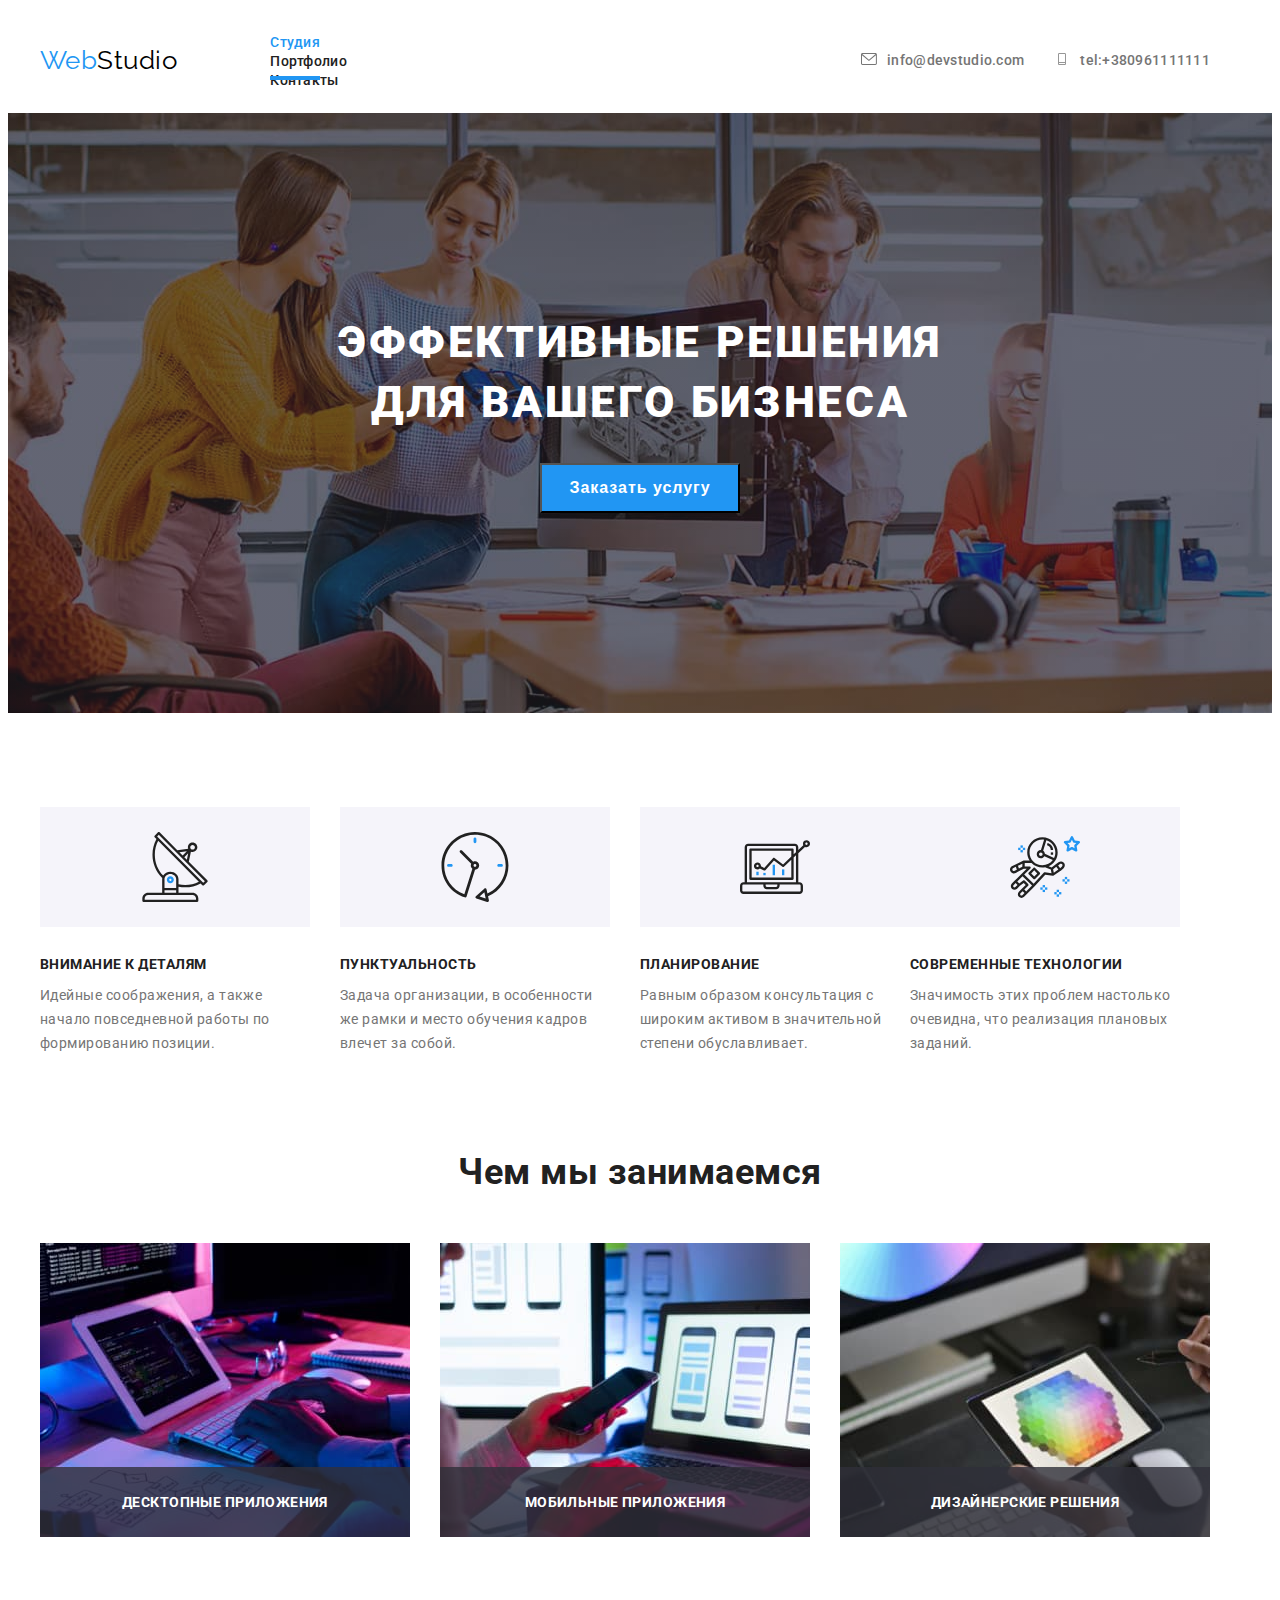
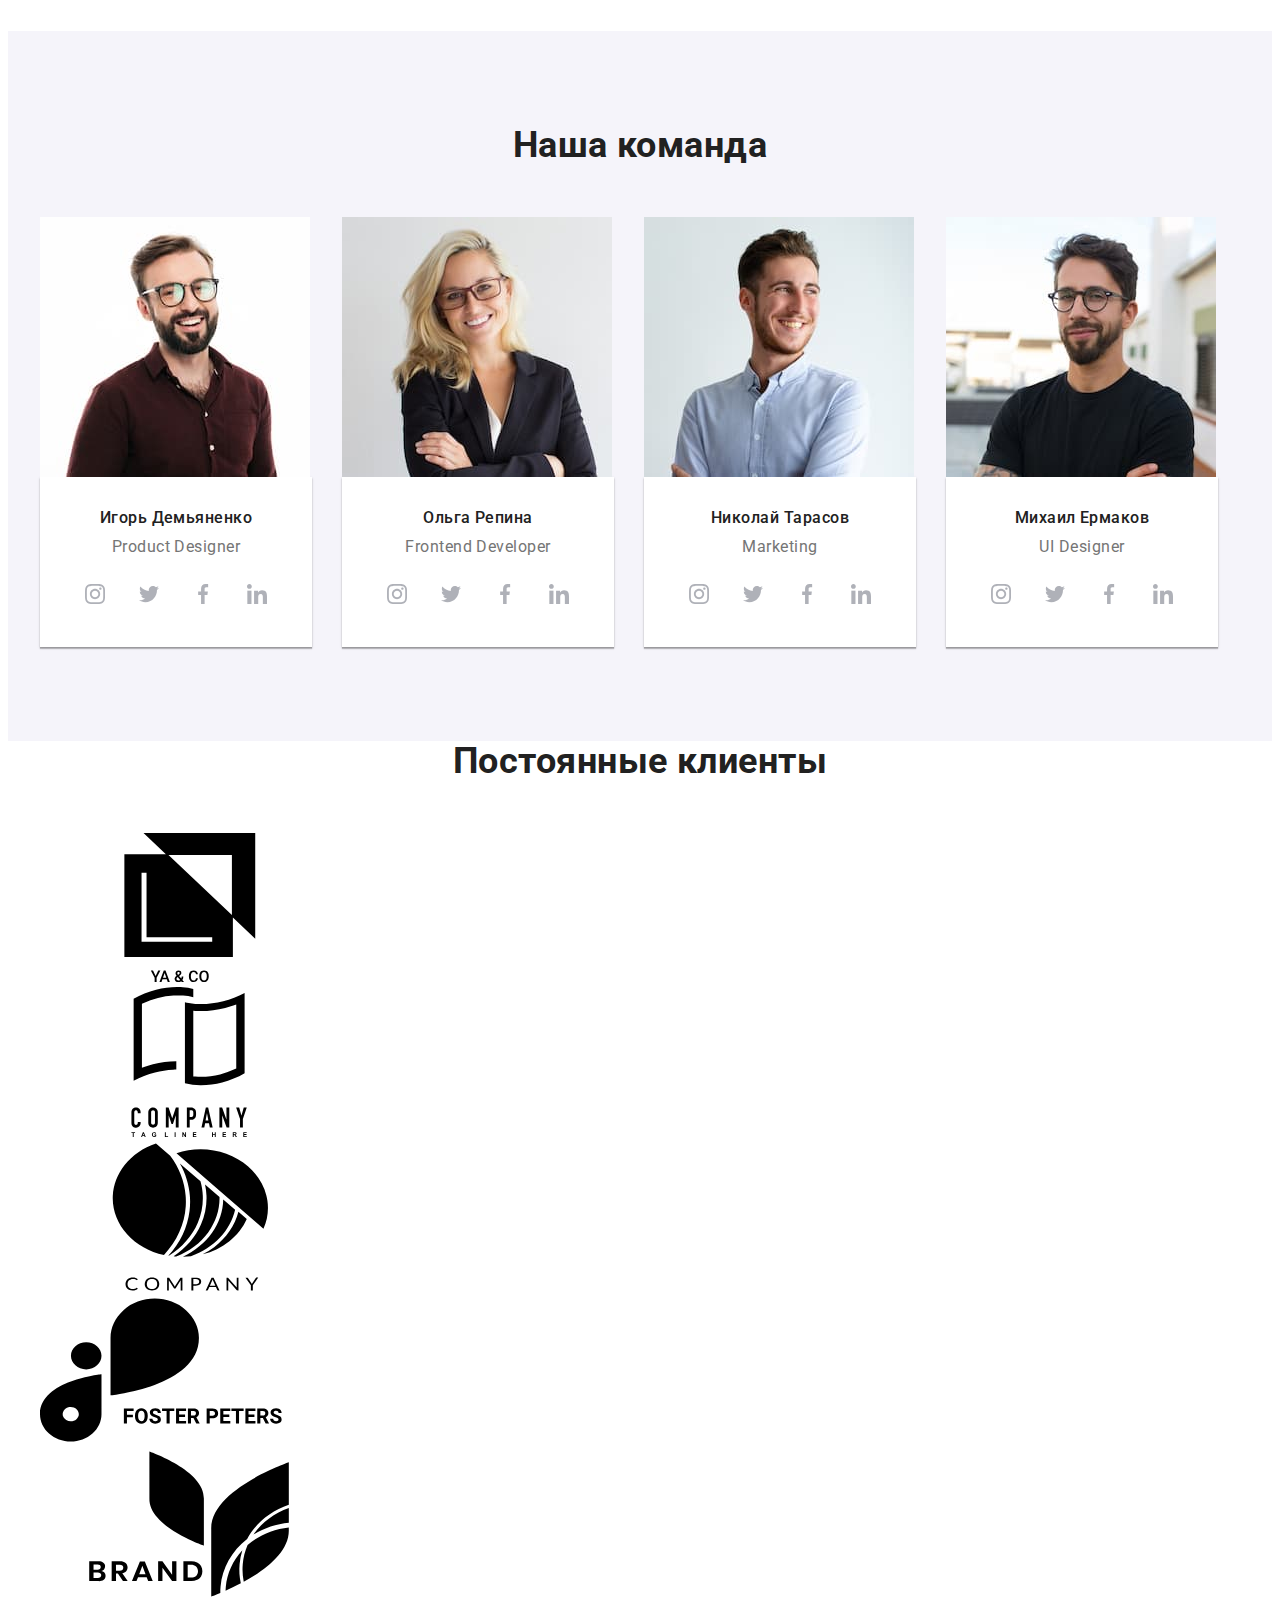
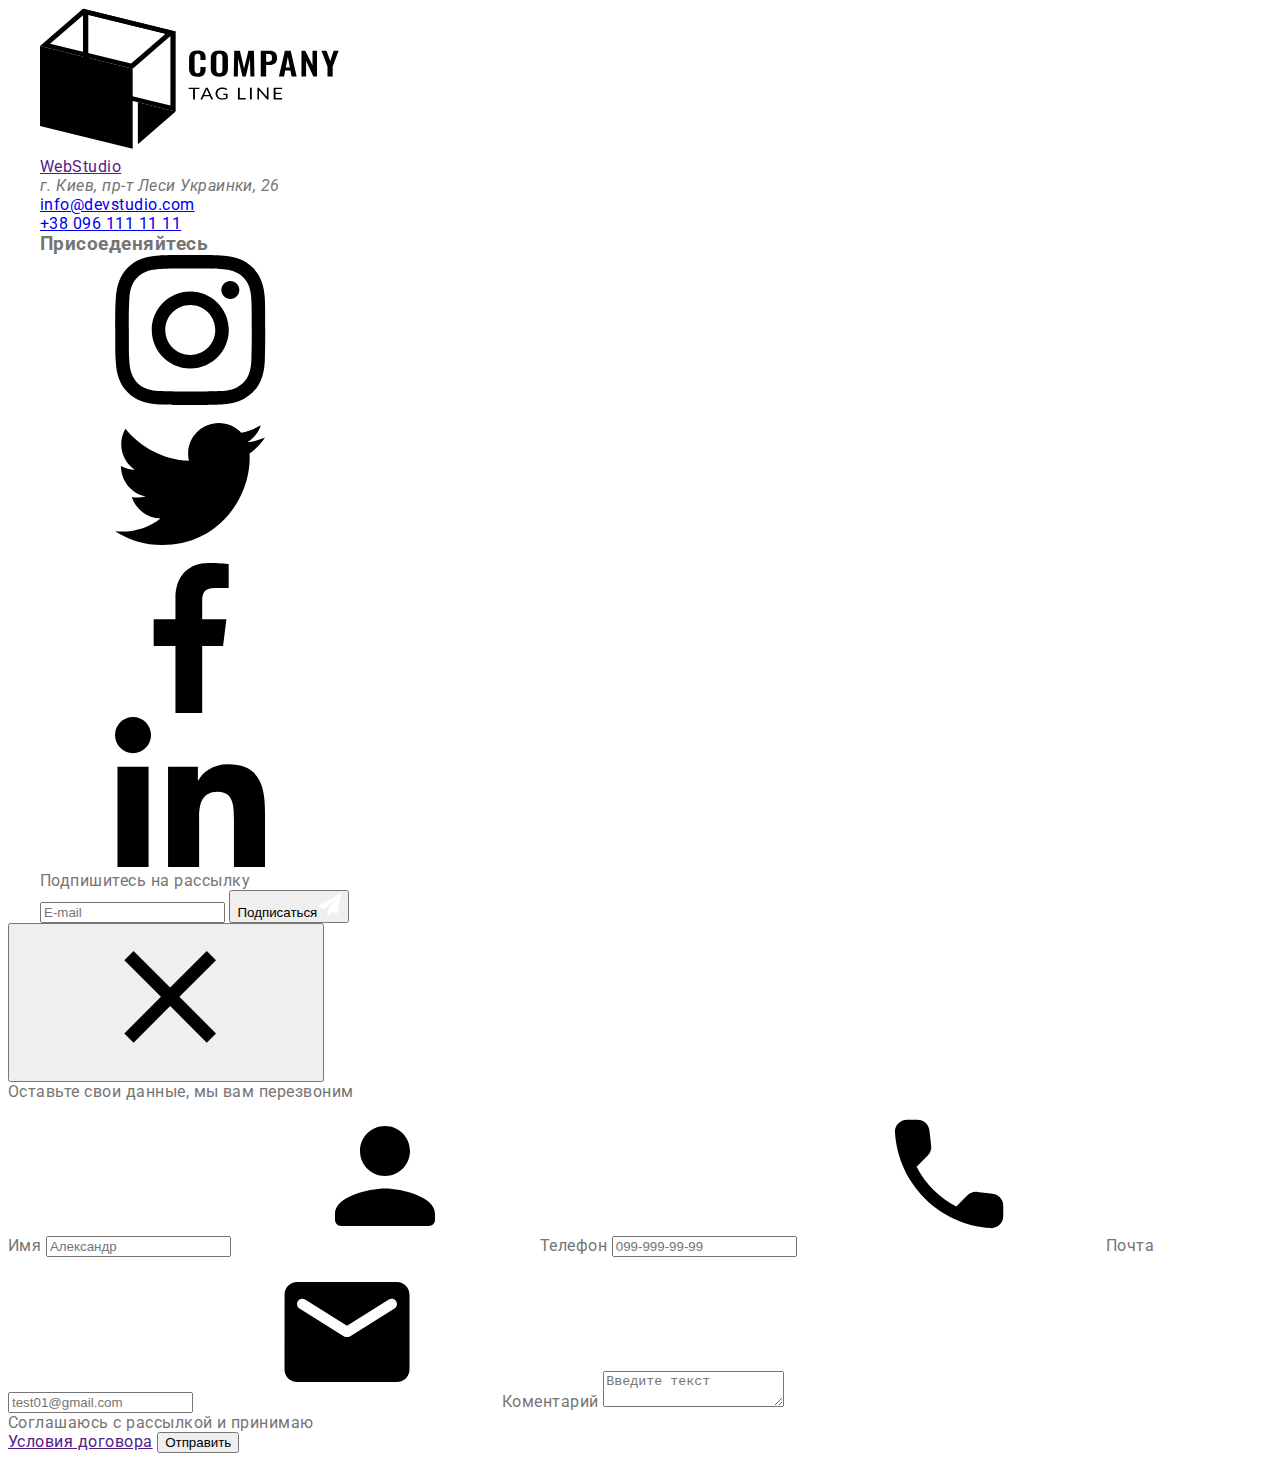
==== commit 70c73218: "1" ====
--- a/index.html
+++ b/index.html
@@ -11,7 +11,7 @@
     <link rel="stylesheet" href="https://cdnjs.cloudflare.com/ajax/libs/modern-normalize/1.0.0/modern-normalize.min.css"
         integrity="sha512-ISS7cAi1PEhQ8jnbJpJZMd29NlhNj4AWYyLOSp2CE/CsHxTCu+r+t0D2yoJudVrd0/8fTVPUVDzY5Tvli75u/g=="
         crossorigin="anonymous" referrerpolicy="no-referrer"/>
-    <link rel="stylesheet" href="./css/style.css">  
+    <link rel="stylesheet" href="./css/main.min.css">  
     
 </head>
 
@@ -19,28 +19,28 @@
 
     <!-- Шапка -->
     <header class="header">
-        <div class="container header-container">
+        <div class="container header__container">
         <nav class="header__nav">
-                <a href="" class="logo header__logo"><span class="logo__part">Web</span>Studio</a>
+                <a href="" class="logo header__logo"><span class="header__logo-part">Web</span>Studio</a>
         <!-- Навигация сайта -->
-            <ul class="menu list">
-                <li class="menu__item"><a href="" class="menu__link current active">Студия</a></li>
-                <li class="menu__item"><a href="./portfolio.html" class="menu__link active">Портфолио</a></li>
-                <li class="menu__item"><a href="" class="menu__link">Контакты</a></li>
+            <ul class="header__menu list">
+                <li class="header__menu-item"><a href="" class="header__menu-link current active">Студия</a></li>
+                <li class="header__menu-item"><a href="./portfolio.html" class="header__menu-link active">Портфолио</a></li>
+                <li class="header__menu-item"><a href="" class="header__menu-link">Контакты</a></li>
             </ul>
         </nav>
         <!-- Раздел Контактов -->
-            <ul class="contacts">
-                <li class="contacts__item">
-                    <a href="mailto:info@devstudio." class="contacts__link">
-                        <svg class="contacts__icon">
+            <ul class="header__contacts">
+                <li class="header__contacts-item">
+                    <a href="mailto:info@devstudio." class="header__contacts-link">
+                        <svg class="header__contacts-icon">
                             <use href="./images/sprite.svg#icon-envelope"></use>
                         </svg>info@devstudio.com
                     </a>
                 </li>
-                <li class="contacts__item">
-                    <a href="tel:+380961111111" class="contacts__link">
-                        <svg class="contacts__icon">
+                <li class="header__contacts-item">
+                    <a href="tel:+380961111111" class="header__contacts-link">
+                        <svg class="header__contacts-icon">
                             <use href="./images/sprite.svg#icon-Vector"></use>
                         </svg>tel:+380961111111
                     </a>
@@ -393,14 +393,14 @@
                 </li>
             </ul>
         </div>
-        <div class="subscribe">
-            <p class="subscribe__title">Подпишитесь на рассылку</p>
-            <form class="subscribe__form">
+        <div class="footer__subscribe">
+            <p class="footer__subscribe-title">Подпишитесь на рассылку</p>
+            <form class="footer__subscribe-form">
                 <label for="">
-                    <input class="subscribe__mail-field" type="email" name="email" placeholder="E-mail" />
+                    <input class="footer__subscribe-mail-field" type="email" name="email" placeholder="E-mail" />
                 </label>
-                <button class="subscribe__mail-button" type="submit">
-                    <span class="subscribe__mail-button-text">Подписаться</span><svg class="subscribe__mail-button-ico" width="24"
+                <button class="footer__subscribe-mail-button" type="submit">
+                    <span class="footer__subscribe-mail-button-text">Подписаться</span><svg class="footer__subscribe-mail-button-ico" width="24"
                         height="24">
                         <use href="./images/sprite.svg#icon-twitter"></use>
                     </svg>
--- a/css/main.min.css
+++ b/css/main.min.css
@@ -0,0 +1,2 @@
+:root{--primary-text-color: #757575;--title-text-color: #212121;--accent-color: #2196f3;--primary-white-color: #ffffff;--primary-bgc-color: #f5f4fa;--dark-bg-color: #2f303a}.visually-hidden{position:absolute !important;clip:rect(1px 1px 1px 1px);clip:rect(1px 1px 1px 1px);padding:0 !important;border:0 !important;height:0 !important;width:0 !important;overflow:hidden}h1,h2,h3,h4,h5,h6,p{margin-top:0;margin-bottom:0}body{background-color:#ffffff;color:var(--primary-text-color);font-family:roboto, sans-serif;letter-spacing:0.03em}ul{list-style:none;margin-top:0;margin-bottom:0;padding-left:0}img{display:block}button{cursor:pointer}.list{list-style:none}.container{width:1200px;margin:0 auto;padding-left:15px;padding-right:15px}.button.primary{color:var(--primary-white-color);background-color:var(--accent-color);font-weight:700;font-size:16px;line-height:1.87;letter-spacing:0.06em;width:200px;height:50px;margin-top:30px;margin-left:500px}.button.secondary{color:var(--title-text-color);background-color:#f5f4fa;font-weight:500;font-size:16px;line-height:1.62;border:solid 0;padding-top:6px;padding-bottom:6px;padding-right:22px;padding-left:22px}.button.secondary:hover,.button.secondary:focus{background-color:var(--accent-color);color:var(--primary-white-color)}.social-list{display:flex;justify-content:space-between;max-width:206px;margin-left:32px;margin-right:32px;margin-bottom:30px}.social-list-link{display:flex;justify-content:center;align-items:center;width:44px;height:44px;border-radius:50%;background-color:#fff;transition:background-color 250ms linear, color 250ms linear}.social-list-link:hover,.social-list-link:focus{background-color:var(--accent-color)}.social-list-link:hover .social-list-icon,.social-list-link:focus .social-list-icon{fill:var(--primary-white-color)}.social-list-icon{width:20px;height:20px;fill:#afb1b8;transition:fill 250ms linear}.section-title{color:var(--title-text-color);font-weight:bold;font-size:36px;line-height:1.16;text-align:center;margin-bottom:50px}.header{padding-top:24px;padding-bottom:24px}.header__menu-item .header__menu-link{color:var(--title-text-color);font-weight:500;font-size:14px;line-height:1.14;letter-spacing:0.02em;text-decoration:none;transition:color 250ms linear}.header__menu-item .header__menu-link.current{color:var(--accent-color);position:relative}.header__menu-item .header__menu-link.current:before{content:"";position:absolute;width:100%;height:4px;background-color:var(--accent-color);bottom:-30px}.header__container{display:flex;align-items:center}.header__nav{display:flex;align-items:center}.header__menu-item:not(:last-child){margin-right:50px}.menu{display:flex;align-items:center}.menu .header__menu-link:hover,.menu .header__menu-link:focus,.menu .header__menu-link:active{color:var(--accent-color);letter-spacing:0.02em}.menu .header__menu-link.current{color:var(--accent-color)}.header__logo{color:#000000;font-family:raleway, cursive;font-size:26px;line-height:1.19;text-decoration:none;margin-right:93px}.header__logo-part{color:var(--accent-color)}.header__contacts{display:flex;margin-left:auto}.border{border-bottom:1px solid #ececec}.header__contacts-icon{width:16px;height:12px;fill:#757575;margin-right:10px}.header__contacts-item{display:flex;margin-right:30px}.header__contacts-link{color:var(--primary-text-color);font-weight:500;font-size:14px;line-height:1.14;letter-spacing:0.02em;text-decoration:none;justify-content:center;align-items:center;transition:color 250ms linear}.header__contacts-link:hover,.header__contacts-link:focus{color:var(--accent-color)}.header__contacts-link:hover .header__contacts-icon,.header__contacts-link:focus .header__contacts-icon{fill:var(--accent-color)}.hero{background-color:#2f303a;background-image:linear-gradient(rgba(47,48,58,0.4), rgba(47,48,58,0.4)),url(../images/hero.jpg);background-repeat:no-repeat;background-position:center;padding-top:200px;padding-bottom:200px}.hero__title{color:var(--primary-white-color);font-style:normal;font-weight:900;font-size:44px;line-height:1.36;text-align:center;letter-spacing:0.06em;text-transform:uppercase;width:696px;align-items:center;margin:0 auto}.features{padding-top:94px;padding-bottom:94px}.features__list-heading{color:var(--title-text-color);font-weight:700;font-size:14px;line-height:1.14;text-transform:uppercase}.features__list-text{font-style:normal;font-weight:normal;font-size:14px;line-height:24px;width:270px;height:75px;padding-top:10px}.features__list-icon{width:70px;height:70px}.features__list-part{width:100%;height:120px;background-color:#f5f4fa;display:flex;justify-content:center;align-items:center;margin-bottom:30px}.features__list{display:flex;flex-wrap:wrap}.features__list .features__list-item{width:270px}.features__list .features__list-item:not(:last-child){margin-right:30px}.section{padding-bottom:94px}.section__list{display:flex;flex-wrap:wrap}.section__list:not(:last-child){margin-right:30px}.section__list-item{position:relative;display:flex;flex-wrap:wrap}.section__list-item:not(:last-child){margin-right:30px}.section__list-overlay{position:absolute;bottom:0;left:0;width:100%;height:70px;font-weight:bold;font-size:14px;line-height:16px;text-align:center;letter-spacing:0.03em;text-transform:uppercase;background-color:rgba(47,48,58,0.8);color:var(--primary-white-color);display:flex;align-items:center;justify-content:center}.team{background-color:#f5f4fa;padding-top:94px;padding-bottom:94px}.team__list{display:flex;flex-wrap:wrap}.team__list-img:not(:last-child){margin-right:30px}.team__list-part{display:block;background-color:#fff;border:solid 1px var(--primary-white-color);width:270px;padding:0 auto;box-shadow:0px 1px 3px rgba(0,0,0,0.12),0px 1px 1px rgba(0,0,0,0.14),0px 2px 1px rgba(0,0,0,0.2)}.team__list-subtitle{color:var(--title-text-color);font-weight:500;font-size:16px;line-height:1.2;text-align:center;margin-top:30px;margin-bottom:10px}.team__list-subtext{text-align:center;margin-bottom:16px}.team-list .team__list-subtext{font-weight:400;font-size:16px;line-height:1.2}
+/*# sourceMappingURL=main.min.css.map */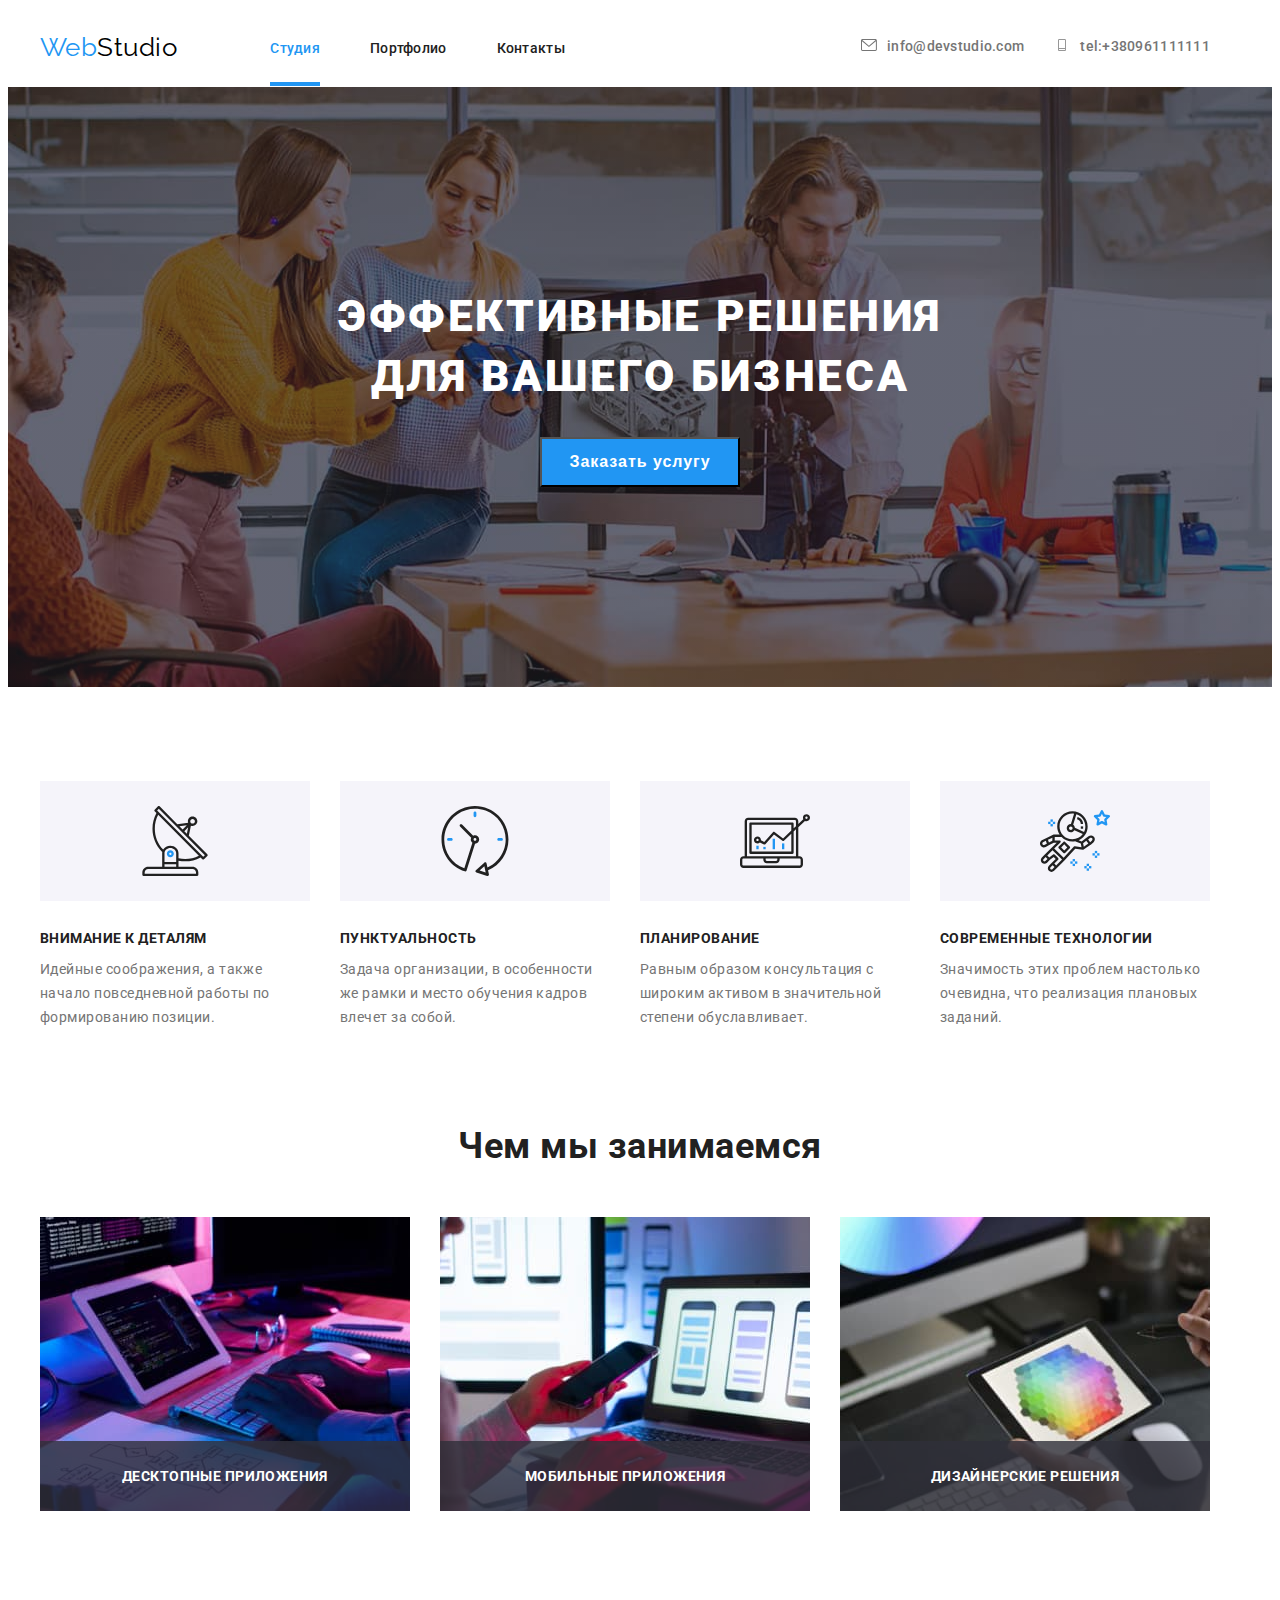
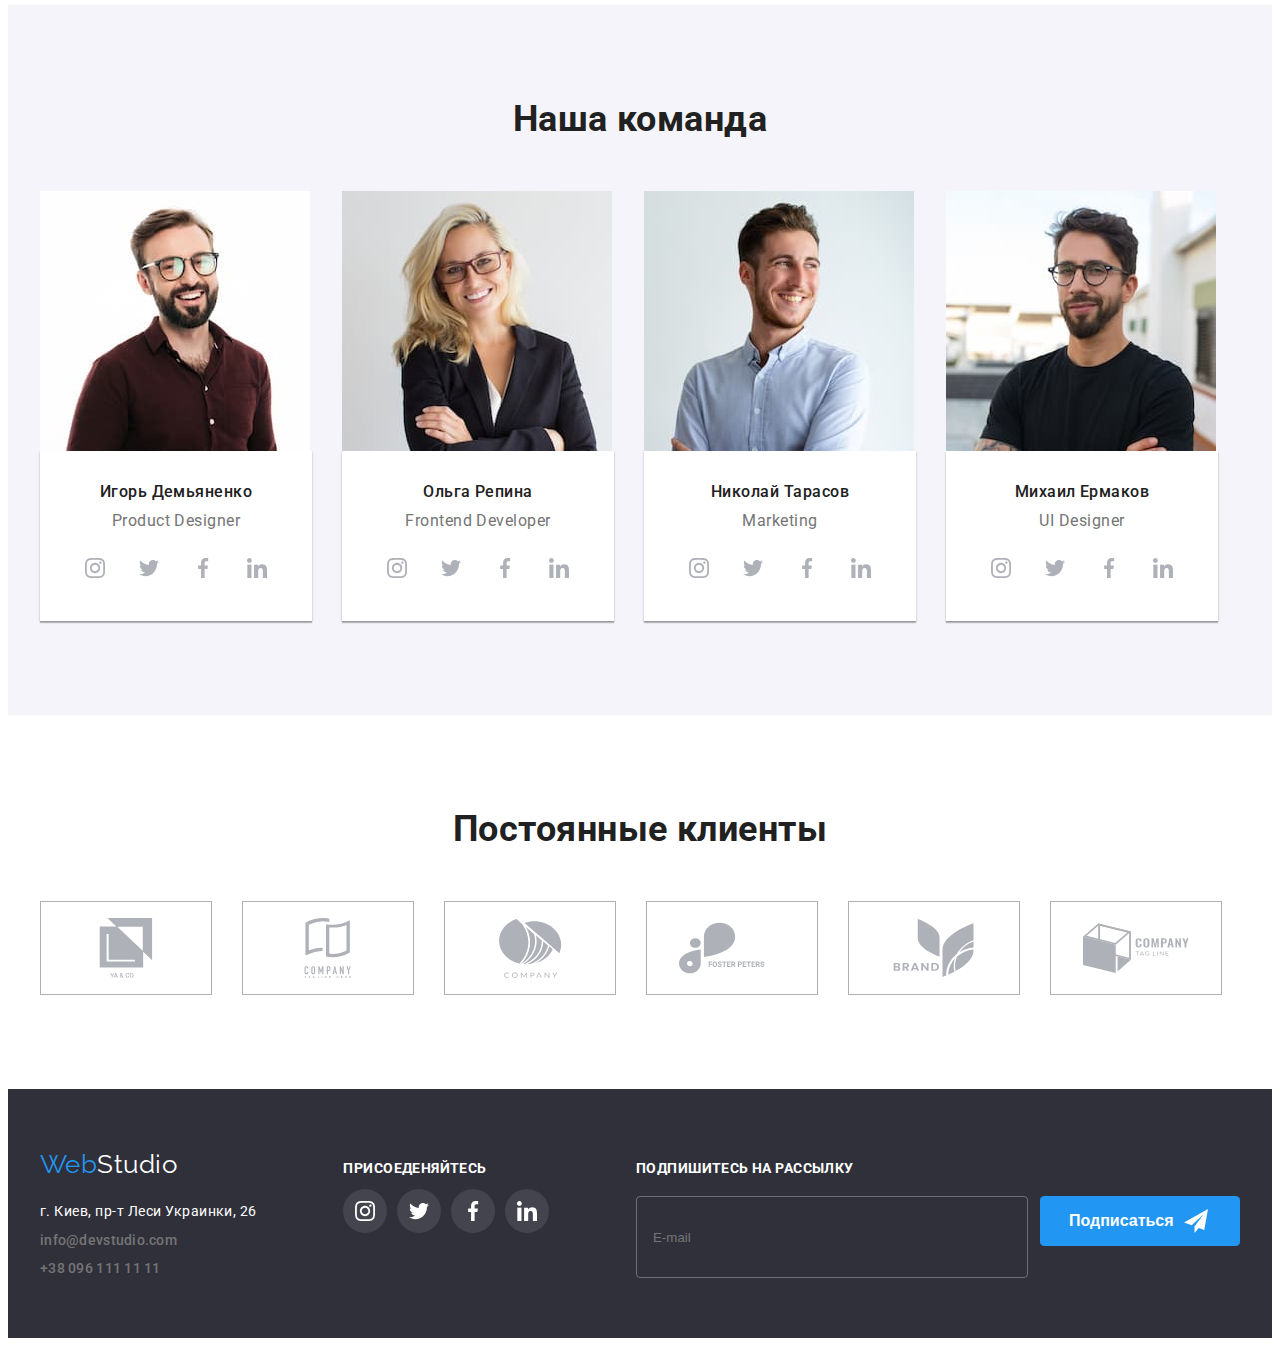
==== commit ea26e9bc: "3" ====
--- a/index.html
+++ b/index.html
@@ -83,7 +83,7 @@
                         <p class="features__list-text">Задача организации, в особенности же рамки и место обучения кадров влечет за собой.</p>
                     </li>
 
-                    <li class="features-list__item">
+                    <li class="features__list-item">
                         <div class="features__list-part">
                         <svg class="features__list-icon">
                             <use href="./images/sprite.svg#icon-diagram-1"></use>
@@ -93,7 +93,7 @@
                         <p class="features__list-text">Равным образом консультация с широким активом в значительной степени обуславливает.</p>
                     </li>
                     
-                    <li class="features-list__item">
+                    <li class="features__list-item">
                         <div class="features__list-part">
                         <svg class="features__list-icon">
                             <use href="./images/sprite.svg#icon-astronaut-1"></use>
@@ -352,7 +352,7 @@
     <footer class="footer">  
         <div class="container soc-footer"> 
             <div class="footer__container">     
-            <a href="" class="footer__logo"><span class="logo__part">Web</span>Studio</a>
+            <a href="" class="footer__logo"><span class="footer__logo-part">Web</span>Studio</a>
             <address class="footer__adress">г. Киев, пр-т Леси Украинки, 26</address>
             <ul>
                 <li><a class="footer__mail" href="mailto:info@devstudio.com">info@devstudio.com</a></li>
--- a/css/main.min.css
+++ b/css/main.min.css
@@ -1,2 +1,2 @@
-:root{--primary-text-color: #757575;--title-text-color: #212121;--accent-color: #2196f3;--primary-white-color: #ffffff;--primary-bgc-color: #f5f4fa;--dark-bg-color: #2f303a}.visually-hidden{position:absolute !important;clip:rect(1px 1px 1px 1px);clip:rect(1px 1px 1px 1px);padding:0 !important;border:0 !important;height:0 !important;width:0 !important;overflow:hidden}h1,h2,h3,h4,h5,h6,p{margin-top:0;margin-bottom:0}body{background-color:#ffffff;color:var(--primary-text-color);font-family:roboto, sans-serif;letter-spacing:0.03em}ul{list-style:none;margin-top:0;margin-bottom:0;padding-left:0}img{display:block}button{cursor:pointer}.list{list-style:none}.container{width:1200px;margin:0 auto;padding-left:15px;padding-right:15px}.button.primary{color:var(--primary-white-color);background-color:var(--accent-color);font-weight:700;font-size:16px;line-height:1.87;letter-spacing:0.06em;width:200px;height:50px;margin-top:30px;margin-left:500px}.button.secondary{color:var(--title-text-color);background-color:#f5f4fa;font-weight:500;font-size:16px;line-height:1.62;border:solid 0;padding-top:6px;padding-bottom:6px;padding-right:22px;padding-left:22px}.button.secondary:hover,.button.secondary:focus{background-color:var(--accent-color);color:var(--primary-white-color)}.social-list{display:flex;justify-content:space-between;max-width:206px;margin-left:32px;margin-right:32px;margin-bottom:30px}.social-list-link{display:flex;justify-content:center;align-items:center;width:44px;height:44px;border-radius:50%;background-color:#fff;transition:background-color 250ms linear, color 250ms linear}.social-list-link:hover,.social-list-link:focus{background-color:var(--accent-color)}.social-list-link:hover .social-list-icon,.social-list-link:focus .social-list-icon{fill:var(--primary-white-color)}.social-list-icon{width:20px;height:20px;fill:#afb1b8;transition:fill 250ms linear}.section-title{color:var(--title-text-color);font-weight:bold;font-size:36px;line-height:1.16;text-align:center;margin-bottom:50px}.header{padding-top:24px;padding-bottom:24px}.header__menu-item .header__menu-link{color:var(--title-text-color);font-weight:500;font-size:14px;line-height:1.14;letter-spacing:0.02em;text-decoration:none;transition:color 250ms linear}.header__menu-item .header__menu-link.current{color:var(--accent-color);position:relative}.header__menu-item .header__menu-link.current:before{content:"";position:absolute;width:100%;height:4px;background-color:var(--accent-color);bottom:-30px}.header__container{display:flex;align-items:center}.header__nav{display:flex;align-items:center}.header__menu-item:not(:last-child){margin-right:50px}.menu{display:flex;align-items:center}.menu .header__menu-link:hover,.menu .header__menu-link:focus,.menu .header__menu-link:active{color:var(--accent-color);letter-spacing:0.02em}.menu .header__menu-link.current{color:var(--accent-color)}.header__logo{color:#000000;font-family:raleway, cursive;font-size:26px;line-height:1.19;text-decoration:none;margin-right:93px}.header__logo-part{color:var(--accent-color)}.header__contacts{display:flex;margin-left:auto}.border{border-bottom:1px solid #ececec}.header__contacts-icon{width:16px;height:12px;fill:#757575;margin-right:10px}.header__contacts-item{display:flex;margin-right:30px}.header__contacts-link{color:var(--primary-text-color);font-weight:500;font-size:14px;line-height:1.14;letter-spacing:0.02em;text-decoration:none;justify-content:center;align-items:center;transition:color 250ms linear}.header__contacts-link:hover,.header__contacts-link:focus{color:var(--accent-color)}.header__contacts-link:hover .header__contacts-icon,.header__contacts-link:focus .header__contacts-icon{fill:var(--accent-color)}.hero{background-color:#2f303a;background-image:linear-gradient(rgba(47,48,58,0.4), rgba(47,48,58,0.4)),url(../images/hero.jpg);background-repeat:no-repeat;background-position:center;padding-top:200px;padding-bottom:200px}.hero__title{color:var(--primary-white-color);font-style:normal;font-weight:900;font-size:44px;line-height:1.36;text-align:center;letter-spacing:0.06em;text-transform:uppercase;width:696px;align-items:center;margin:0 auto}.features{padding-top:94px;padding-bottom:94px}.features__list-heading{color:var(--title-text-color);font-weight:700;font-size:14px;line-height:1.14;text-transform:uppercase}.features__list-text{font-style:normal;font-weight:normal;font-size:14px;line-height:24px;width:270px;height:75px;padding-top:10px}.features__list-icon{width:70px;height:70px}.features__list-part{width:100%;height:120px;background-color:#f5f4fa;display:flex;justify-content:center;align-items:center;margin-bottom:30px}.features__list{display:flex;flex-wrap:wrap}.features__list .features__list-item{width:270px}.features__list .features__list-item:not(:last-child){margin-right:30px}.section{padding-bottom:94px}.section__list{display:flex;flex-wrap:wrap}.section__list:not(:last-child){margin-right:30px}.section__list-item{position:relative;display:flex;flex-wrap:wrap}.section__list-item:not(:last-child){margin-right:30px}.section__list-overlay{position:absolute;bottom:0;left:0;width:100%;height:70px;font-weight:bold;font-size:14px;line-height:16px;text-align:center;letter-spacing:0.03em;text-transform:uppercase;background-color:rgba(47,48,58,0.8);color:var(--primary-white-color);display:flex;align-items:center;justify-content:center}.team{background-color:#f5f4fa;padding-top:94px;padding-bottom:94px}.team__list{display:flex;flex-wrap:wrap}.team__list-img:not(:last-child){margin-right:30px}.team__list-part{display:block;background-color:#fff;border:solid 1px var(--primary-white-color);width:270px;padding:0 auto;box-shadow:0px 1px 3px rgba(0,0,0,0.12),0px 1px 1px rgba(0,0,0,0.14),0px 2px 1px rgba(0,0,0,0.2)}.team__list-subtitle{color:var(--title-text-color);font-weight:500;font-size:16px;line-height:1.2;text-align:center;margin-top:30px;margin-bottom:10px}.team__list-subtext{text-align:center;margin-bottom:16px}.team-list .team__list-subtext{font-weight:400;font-size:16px;line-height:1.2}
+:root{--primary-text-color: #757575;--title-text-color: #212121;--accent-color: #2196f3;--primary-white-color: #ffffff;--primary-bgc-color: #f5f4fa;--dark-bg-color: #2f303a}.visually-hidden{position:absolute !important;clip:rect(1px 1px 1px 1px);clip:rect(1px 1px 1px 1px);padding:0 !important;border:0 !important;height:0 !important;width:0 !important;overflow:hidden}h1,h2,h3,h4,h5,h6,p{margin-top:0;margin-bottom:0}body{background-color:#ffffff;color:var(--primary-text-color);font-family:roboto, sans-serif;letter-spacing:0.03em}ul{list-style:none;margin-top:0;margin-bottom:0;padding-left:0}img{display:block}button{cursor:pointer}.list{list-style:none}.container{width:1200px;margin:0 auto;padding-left:15px;padding-right:15px}.button.primary{color:var(--primary-white-color);background-color:var(--accent-color);font-weight:700;font-size:16px;line-height:1.87;letter-spacing:0.06em;width:200px;height:50px;margin-top:30px;margin-left:500px}.button.secondary{color:var(--title-text-color);background-color:#f5f4fa;font-weight:500;font-size:16px;line-height:1.62;border:solid 0;padding-top:6px;padding-bottom:6px;padding-right:22px;padding-left:22px}.button.secondary:hover,.button.secondary:focus{background-color:var(--accent-color);color:var(--primary-white-color)}.social-list{display:flex;justify-content:space-between;max-width:206px;margin-left:32px;margin-right:32px;margin-bottom:30px}.social-list-link{display:flex;justify-content:center;align-items:center;width:44px;height:44px;border-radius:50%;background-color:#fff;transition:background-color 250ms linear, color 250ms linear}.social-list-link:hover,.social-list-link:focus{background-color:var(--accent-color)}.social-list-icon{width:20px;height:20px;fill:#afb1b8;transition:fill 250ms linear}.social-list-link:hover .social-list-icon,.social-list-link:focus .social-list-icon{fill:var(--primary-white-color)}.section-title{color:var(--title-text-color);font-weight:bold;font-size:36px;line-height:1.16;text-align:center;margin-bottom:50px}.backdrop{position:fixed;top:0;left:0;z-index:100;width:100vw;height:100vh;background-color:rgba(0,0,0,0.2);transition:opacity 500ms linear, visibility 500ms linear}.modal{position:absolute;top:50%;left:50%;transform:translate(-50%, -50%);width:528px;min-height:581px;background-color:var(--primary-white-color);padding:40px}.modal__close-btn{position:absolute;top:8px;right:8px;width:30px;height:30px;border-radius:50%;border:1px solid rgba(0,0,0,0.1);background-color:transparent;cursor:pointer;padding:0}.modal__close-btn:hover{fill:var(--accent-color)}.button__list-icon{width:18px;height:18px;color:#000000}.modal__form{display:flex;flex-direction:column}.modal__form-head{font-size:20px;font-weight:700;text-align:center;margin-bottom:12px;color:var(--title-text-color)}.modal__form-field{font-weight:400;font-size:12px;margin-top:10px}.modal__form-input-wrapper{position:relative;display:block;margin-top:4px}.modal__form-input{width:448px;height:40px;border:1px solid rgba(33,33,33,0.2);border-radius:4px;padding-left:42px;transition:border-color 250ms cubic-bezier(0.4, 0, 0.2, 1);cursor:pointer}.modal__form-input:focus{outline:none;border-color:var(--accent-color)}.modal__form-icon{position:absolute;top:50%;left:12px;transform:translateY(-50%);display:block;width:18px;height:18px;background-color:transparent;transition:fill 250ms cubic-bezier(0.4, 0, 0.2, 1)}.modal__form-input:focus+.modal__form-icon{fill:var(--accent-color)}.modal__form-message{width:448px;height:120px;resize:none;padding:15px;border:1px solid rgba(33,33,33,0.2);border-radius:4px;margin-top:4px;transition:border-color 250ms cubic-bezier(0.4, 0, 0.2, 1)}.modal__form-message::placeholder{color:rgba(117,117,117,0.5)}.modal__form-message::placeholder:focus{outline:none;border-color:var(--accent-color)}.modal__form-checkbox-desc{font-weight:400;font-size:14px;display:flex;margin-top:20px}.is-hidden{opacity:0;visibility:hidden;pointer-events:none}.modal__form-checkbox-desc::before{display:block;content:"";width:16px;height:15px;border:1px solid var(--title-text-color);border-radius:4px;cursor:pointer;display:flex;margin-right:8px}.modal__form-check:checked+.modal__form-checkbox-desc::before{background-color:#2196f3;background-image:url("../images/check.svg");background-size:contain;border-color:#2196f3}.modal__form-checkbox-link{color:#2196f3}.modal__form-btn{color:var(--primary-white-color);background-color:var(--accent-color);font-weight:700;font-size:16px;line-height:1.87;letter-spacing:0.06em;width:200px;height:50px;border:none;border-radius:4px;margin-top:30px;margin-left:154px}.header{padding-top:24px;padding-bottom:24px}.header__menu{display:flex}.header__menu-item .header__menu-link{color:var(--title-text-color);font-weight:500;font-size:14px;line-height:1.14;letter-spacing:0.02em;text-decoration:none;transition:color 250ms linear}.header__menu-item .header__menu-link.current{color:var(--accent-color);position:relative}.header__menu-item .header__menu-link.current:before{content:"";position:absolute;width:100%;height:4px;background-color:var(--accent-color);bottom:-30px}.header__container{display:flex;align-items:center}.header__nav{display:flex;align-items:center}.header__menu-item:not(:last-child){margin-right:50px}.menu{display:flex;align-items:center}.menu .header__menu-link:hover,.menu .header__menu-link:focus,.menu .header__menu-link:active{color:var(--accent-color);letter-spacing:0.02em}.menu .header__menu-link.current{color:var(--accent-color)}.header__logo{color:#000000;font-family:raleway, cursive;font-size:26px;line-height:1.19;text-decoration:none;margin-right:93px}.header__logo-part{color:var(--accent-color)}.header__contacts{display:flex;margin-left:auto}.border{border-bottom:1px solid #ececec}.header__contacts-icon{width:16px;height:12px;fill:#757575;margin-right:10px}.header__contacts-link:hover .header__contacts-icon,.header__contacts-link:focus .header__contacts-icon{fill:var(--accent-color)}.header__contacts-item{display:flex;margin-right:30px}.header__contacts-link{color:var(--primary-text-color);font-weight:500;font-size:14px;line-height:1.14;letter-spacing:0.02em;text-decoration:none;justify-content:center;align-items:center;transition:color 250ms linear}.header__contacts-link:hover,.header__contacts-link:focus{color:var(--accent-color)}.hero{background-color:#2f303a;background-image:linear-gradient(rgba(47,48,58,0.4), rgba(47,48,58,0.4)),url(../images/hero.jpg);background-repeat:no-repeat;background-position:center;padding-top:200px;padding-bottom:200px}.hero__title{color:var(--primary-white-color);font-style:normal;font-weight:900;font-size:44px;line-height:1.36;text-align:center;letter-spacing:0.06em;text-transform:uppercase;width:696px;align-items:center;margin:0 auto}.features{padding-top:94px;padding-bottom:94px}.features__list-heading{color:var(--title-text-color);font-weight:700;font-size:14px;line-height:1.14;text-transform:uppercase}.features__list-text{font-style:normal;font-weight:normal;font-size:14px;line-height:24px;width:270px;height:75px;padding-top:10px}.features__list-icon{width:70px;height:70px}.features__list-part{width:100%;height:120px;background-color:#f5f4fa;display:flex;justify-content:center;align-items:center;margin-bottom:30px}.features__list{display:flex;flex-wrap:wrap}.features__list .features__list-item{width:270px}.features__list .features__list-item:not(:last-child){margin-right:30px}.section{padding-bottom:94px}.section__list{display:flex;flex-wrap:wrap}.section__list:not(:last-child){margin-right:30px}.section__list-item{position:relative;display:flex;flex-wrap:wrap}.section__list-item:not(:last-child){margin-right:30px}.section__list-overlay{position:absolute;bottom:0;left:0;width:100%;height:70px;font-weight:bold;font-size:14px;line-height:16px;text-align:center;letter-spacing:0.03em;text-transform:uppercase;background-color:rgba(47,48,58,0.8);color:var(--primary-white-color);display:flex;align-items:center;justify-content:center}.team{background-color:#f5f4fa;padding-top:94px;padding-bottom:94px}.team__list{display:flex;flex-wrap:wrap}.team__list-img:not(:last-child){margin-right:30px}.team__list-part{display:block;background-color:#fff;border:solid 1px var(--primary-white-color);width:270px;padding:0 auto;box-shadow:0px 1px 3px rgba(0,0,0,0.12),0px 1px 1px rgba(0,0,0,0.14),0px 2px 1px rgba(0,0,0,0.2)}.team__list-subtitle{color:var(--title-text-color);font-weight:500;font-size:16px;line-height:1.2;text-align:center;margin-top:30px;margin-bottom:10px}.team__list-subtext{text-align:center;margin-bottom:16px}.team-list .team__list-subtext{font-weight:400;font-size:16px;line-height:1.2}.portfolio{padding-top:94px;padding-bottom:94px}.portfolio__list{padding:20px;border:solid 1px #eeeeee}.portfolio__project{display:flex;flex-wrap:wrap;margin-top:-30px}.portfolio__project-img{background:#ffffff;border:1px solid #eeeeee;box-sizing:border-box}.portfolio__project-img:hover,.portfolio__project-img:focus{box-shadow:0px 1px 1px rgba(0,0,0,0.12),0px 4px 4px rgba(0,0,0,0.06),1px 4px 6px rgba(0,0,0,0.16)}.portfolio__project-list{color:var(--title-text-color);font-weight:700;font-size:18px;line-height:2;letter-spacing:0.06em;margin-bottom:4px}.portfolio__overlay{position:absolute;top:0;left:0;width:100%;height:100%;font-size:18px;line-height:28px;letter-spacing:0.03em;overflow:auto;transform:translateY(100%);padding-top:63px;padding-bottom:63px;padding-left:24px;padding-right:24px;background-color:rgba(33,150,243,0.9);color:var(--primary-white-color);transition:transform 250ms linear}.portfolio__project-list-link-wrapper:hover .portfolio__overlay,.portfolio__project-list-link-wrapper:focus .portfolio__overlay{transform:translateY(0%)}.portfolio__project-list-img-wrapper{position:relative;overflow:hidden}.portfolio__project-element{width:370px;margin-right:30px;margin-top:30px}.portfolio__project-element:nth-child(3n){margin-right:0}.portfolio__btn{display:flex;justify-content:center;margin-bottom:50px}.portfolio__btn-item{margin-right:8px}.customers{padding-top:94px;padding-bottom:94px}.customers__list{display:flex}.customers__list-link{display:flex;width:170px;height:92px;border:solid 1px #afb1b8;align-items:center;justify-content:center;margin-right:30px;transition:color 250ms linear}.customers__list-link:hover{border-color:var(--accent-color)}.customers__list-icon{width:106px;height:60px;fill:#afb1b8}.customers__list-link:hover .customers__list-icon,.customers__list-link:focus .customers__list-icon{fill:var(--accent-color)}.footer{background-color:#2f303a;padding-top:60px;padding-bottom:60px}.footer__logo{color:var(--primary-white-color);font-family:raleway, cursive;font-size:26px;line-height:1.19;text-decoration:none;display:block}.footer__logo-part{color:var(--accent-color)}.footer__adress{color:#ffffff;font-family:Roboto;font-style:normal;font-weight:400;font-size:14px;line-height:1.71;margin-top:20px;margin-bottom:9px}.footer__mail{color:var(--primary-text-color);font-weight:500;font-size:14px;line-height:1.14;letter-spacing:0.02em;display:block;padding-bottom:9px;text-decoration:none}.footer__tel{color:var(--primary-text-color);font-weight:500;font-size:14px;line-height:1.14;letter-spacing:0.02em;text-decoration:none}.footer__part{width:206px;height:80px;display:block;justify-content:center;align-items:center}.footer__list{display:flex;justify-content:space-between;max-width:206px}.footer__list-icon{width:20px;height:20px;fill:#ffffff}.footer__list-link:hover .footer__list-icon,.footer__list-link:focus .footer__list-icon{fill:var(--primary-white-color)}.footer__list-link{display:flex;justify-content:center;align-items:center;width:44px;height:44px;border-radius:50%;background-color:#43444d}.footer__list-link:hover,.footer__list-link:focus{background-color:var(--accent-color)}.footer__social{color:var(--primary-white-color);font-size:14px;line-height:1.14px;letter-spacing:0.03em;text-transform:uppercase;padding-bottom:20px}.soc-footer.container{display:flex;align-items:baseline;justify-content:space-between}.footer__subscribe-title{text-transform:uppercase;margin-bottom:20px;font-weight:bold;color:var(--primary-white-color);font-size:14px;line-height:1.17;letter-spacing:0.03em}.footer__subscribe-form{display:flex}.footer__subscribe-mail-field{background-color:transparent;padding:15px 16px;width:358px;height:50px;outline:none;border:1px solid rgba(255,255,255,0.3);border-radius:4px;color:rgba(255,255,255,0.6);margin-right:12px}.footer__subscribe-mail-button{width:200px;height:50px;background-color:var(--accent-color);border:1px solid var(--accent-color);border-radius:4px;color:var(--primary-white-color);font-weight:bold;padding:0;line-height:1.87;font-size:16px;display:flex;padding:10px 28px;align-items:center;cursor:pointer;transition:box-shadow 250ms var(--cubic)}.footer__subscribe-mail-button-ico{margin-left:10px}
 /*# sourceMappingURL=main.min.css.map */